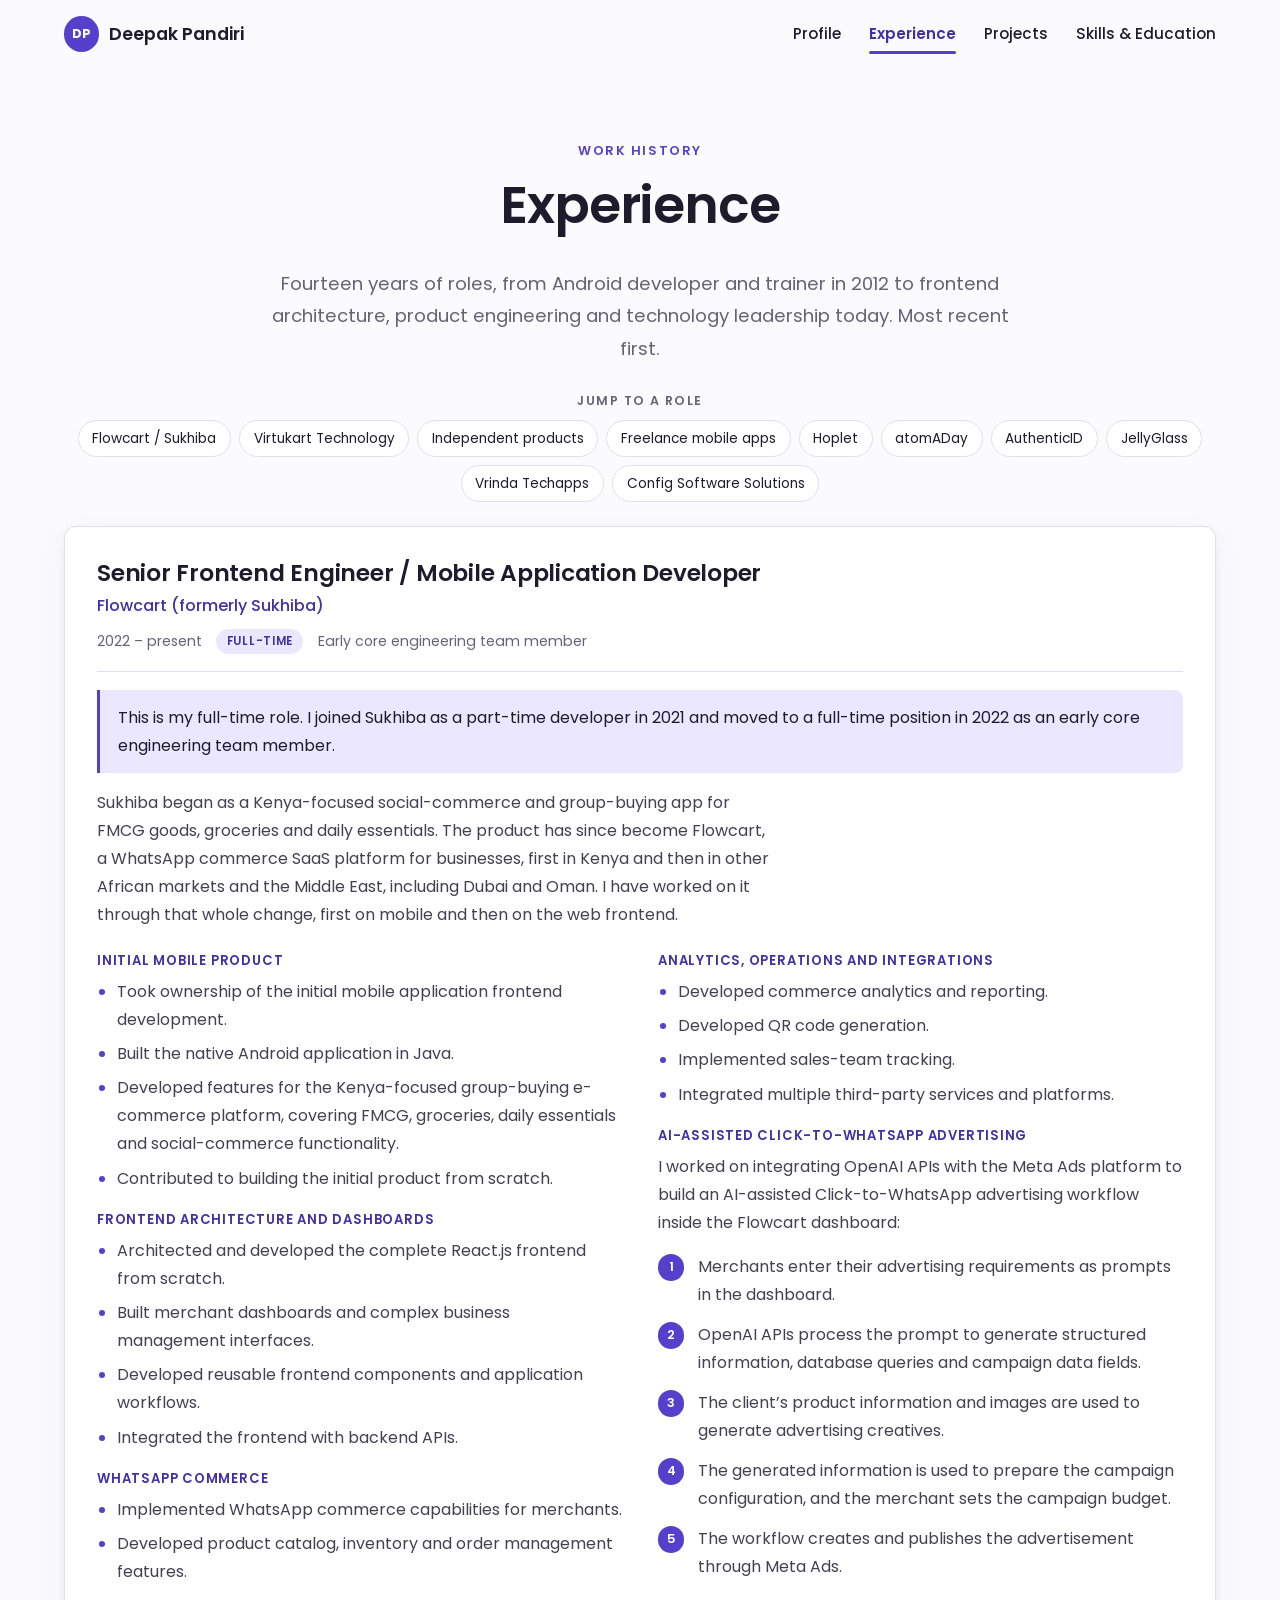
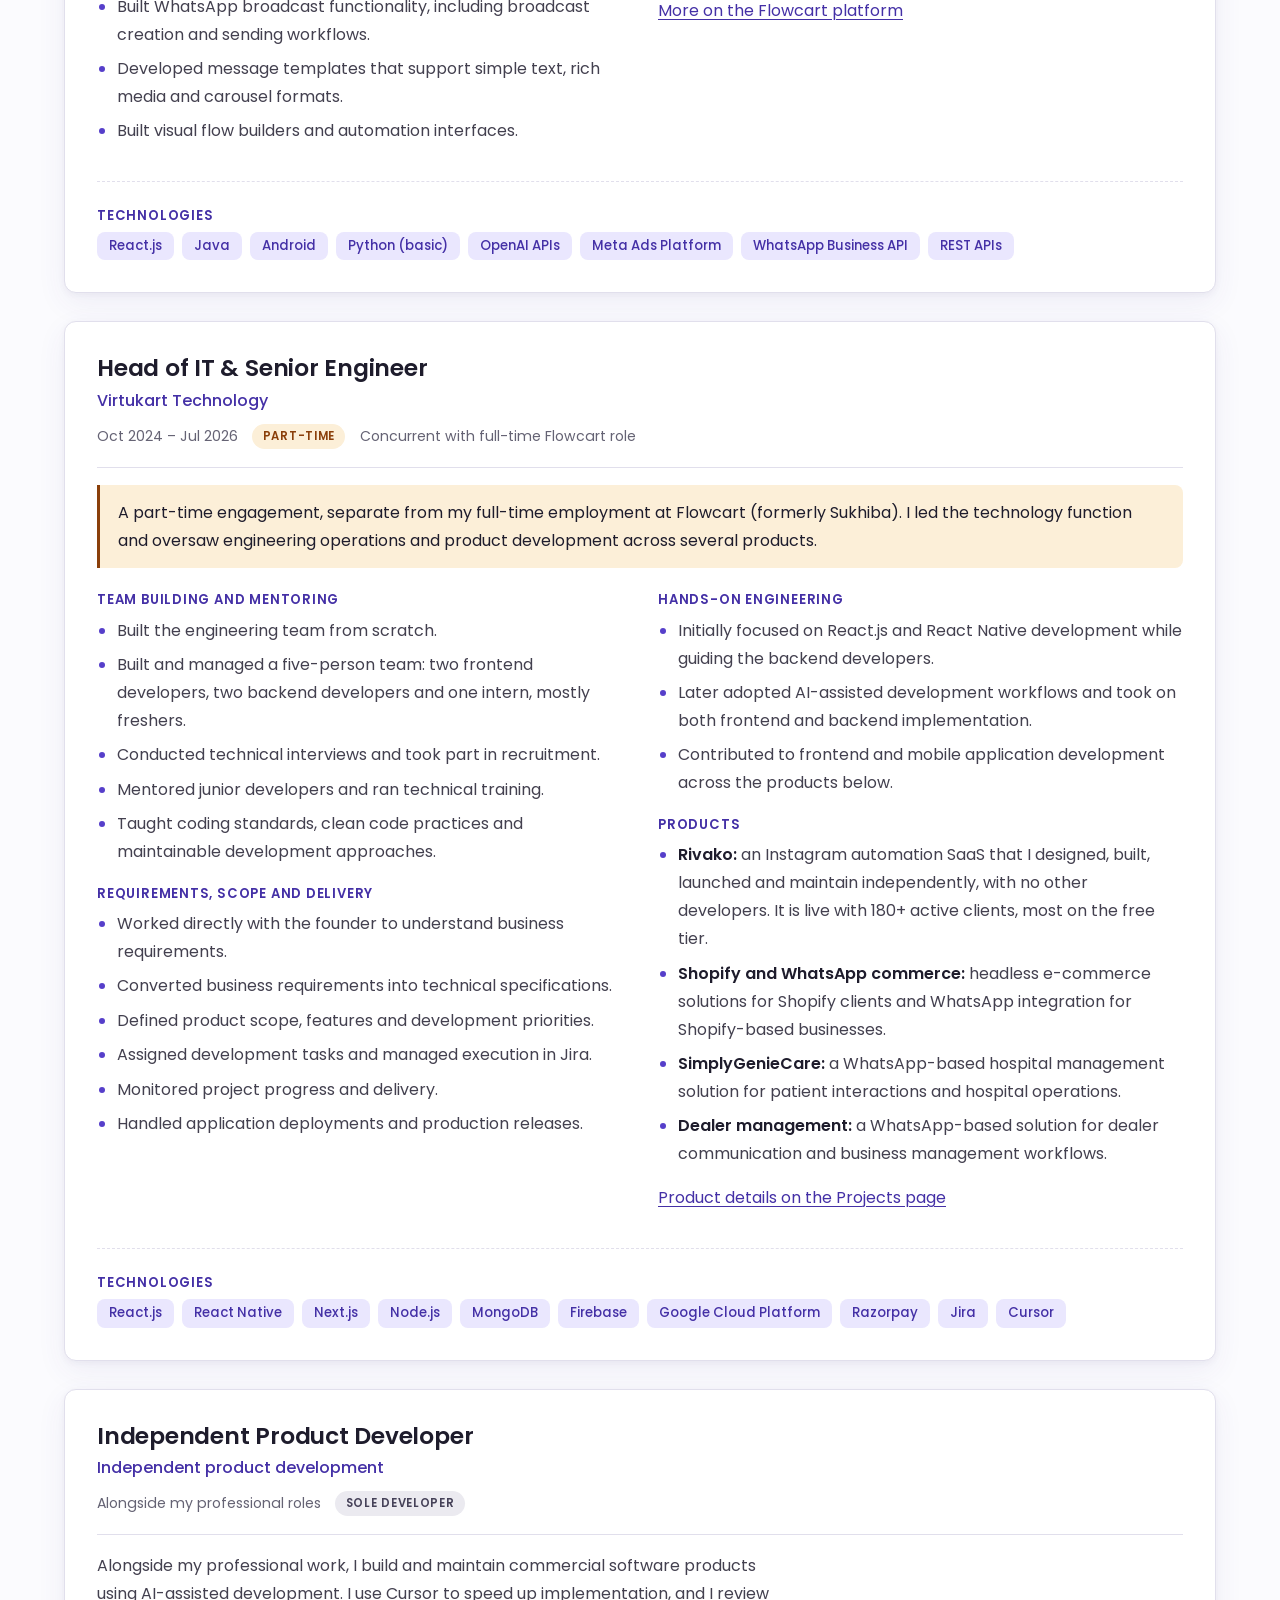
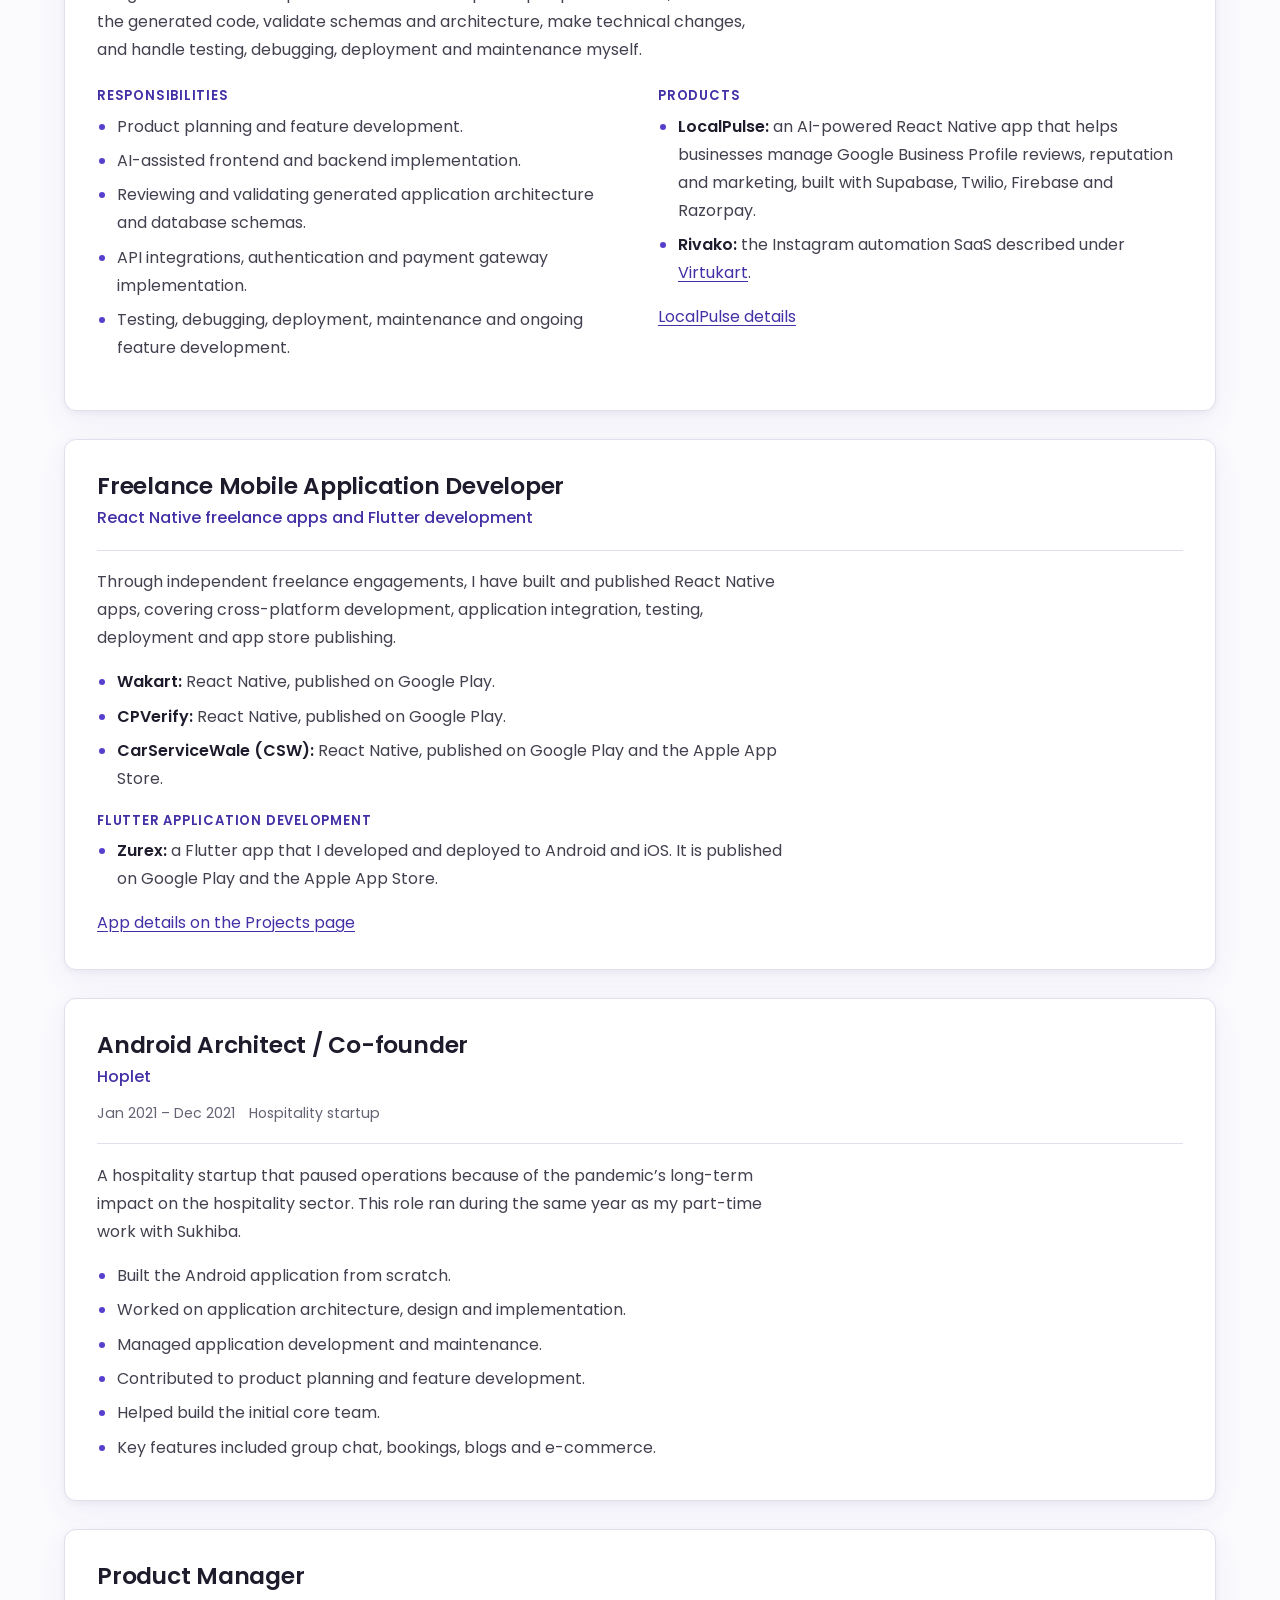
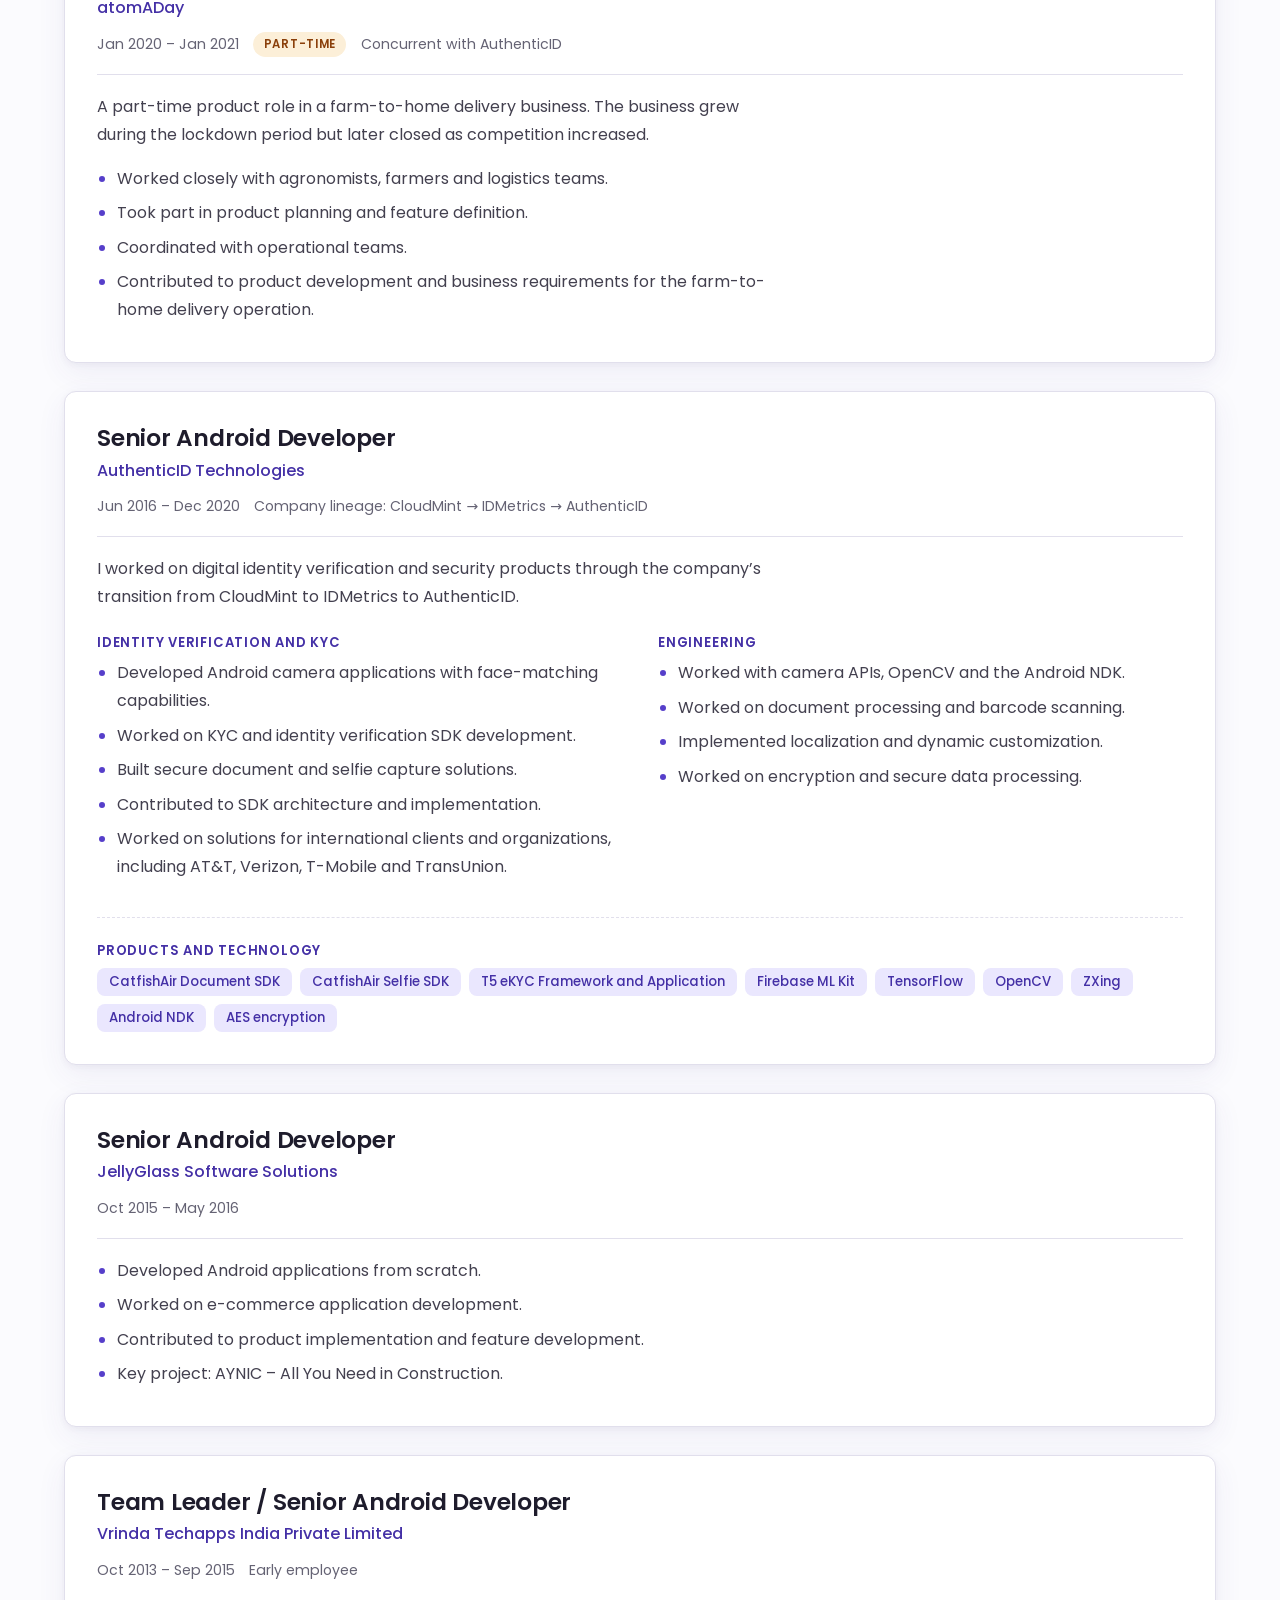
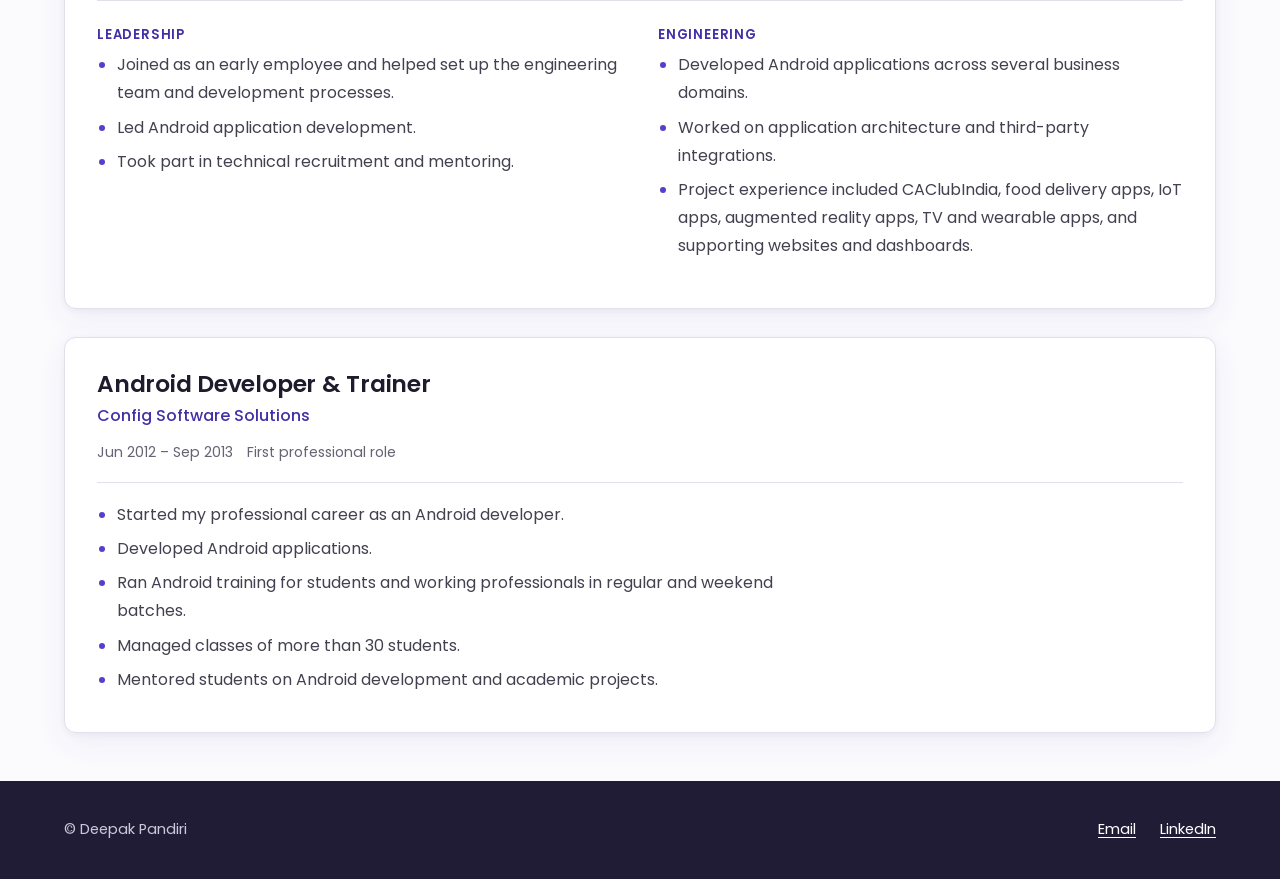
==== experience.html @ 9889ab3c "Add static career portfolio for GitHub Pages. Multi-page HTML/CSS site with Poppins, mobile menu, an" ====
<!DOCTYPE html>
<html lang="en">
<head>
  <meta charset="utf-8">
  <meta name="viewport" content="width=device-width, initial-scale=1">
  <title>Experience — Deepak Pandiri</title>
  <meta name="description" content="Detailed work history of Deepak Pandiri: Flowcart (formerly Sukhiba), Virtukart Technology, AuthenticID, Hoplet, atomADay, JellyGlass, Vrinda Techapps and Config Software Solutions.">
  <link rel="icon" href="data:image/svg+xml,%3Csvg xmlns='http://www.w3.org/2000/svg' viewBox='0 0 64 64'%3E%3Ccircle cx='32' cy='32' r='32' fill='%2315233b'/%3E%3Ctext x='32' y='41' font-family='Arial,sans-serif' font-size='24' font-weight='700' fill='white' text-anchor='middle'%3EDP%3C/text%3E%3C/svg%3E">
  <link rel="preload" href="fonts/poppins-400.woff2" as="font" type="font/woff2" crossorigin>
  <link rel="preload" href="fonts/poppins-600.woff2" as="font" type="font/woff2" crossorigin>
  <link rel="stylesheet" href="styles.css">
  <script>document.documentElement.classList.add("js");</script>
  <script src="script.js" defer></script>
</head>
<body>
  <a class="skip-link" href="#main">Skip to main content</a>

  <header class="site-header">
    <div class="container header-inner">
      <a class="brand" href="index.html"><span class="brand-mark" aria-hidden="true">DP</span>Deepak Pandiri</a>
      <nav class="site-nav" aria-label="Primary">
        <button class="nav-toggle" type="button" aria-expanded="false" aria-controls="nav-menu">
          <span class="nav-toggle-bars" aria-hidden="true"></span>
          <span class="visually-hidden">Menu</span>
        </button>
        <ul id="nav-menu" class="nav-menu">
          <li><a href="index.html">Profile</a></li>
          <li><a href="experience.html" aria-current="page">Experience</a></li>
          <li><a href="projects.html">Projects</a></li>
          <li><a href="skills.html">Skills &amp; Education</a></li>
        </ul>
      </nav>
    </div>
  </header>

  <main id="main" tabindex="-1">
    <section class="container page-intro" aria-labelledby="page-heading">
      <p class="eyebrow">Work history</p>
      <h1 id="page-heading">Experience</h1>
      <p class="lede">Fourteen years of roles, from Android developer and trainer in 2012 to frontend architecture, product engineering and technology leadership today. Most recent first.</p>
      <nav class="jump-nav" aria-labelledby="jump-heading">
        <h2 id="jump-heading">Jump to a role</h2>
        <ul>
          <li><a href="#flowcart">Flowcart / Sukhiba</a></li>
          <li><a href="#virtukart">Virtukart Technology</a></li>
          <li><a href="#independent">Independent products</a></li>
          <li><a href="#freelance">Freelance mobile apps</a></li>
          <li><a href="#hoplet">Hoplet</a></li>
          <li><a href="#atomaday">atomADay</a></li>
          <li><a href="#authenticid">AuthenticID</a></li>
          <li><a href="#jellyglass">JellyGlass</a></li>
          <li><a href="#vrinda">Vrinda Techapps</a></li>
          <li><a href="#config">Config Software Solutions</a></li>
        </ul>
      </nav>
    </section>

    <div class="container entries">

      <article class="card entry" id="flowcart" aria-labelledby="flowcart-title">
        <header>
          <h2 id="flowcart-title">Senior Frontend Engineer / Mobile Application Developer</h2>
          <p class="org">Flowcart (formerly Sukhiba)</p>
          <p class="meta"><span>2022 – present</span><span class="badge">Full-time</span><span>Early core engineering team member</span></p>
        </header>
        <p class="note accent">This is my full-time role. I joined Sukhiba as a part-time developer in 2021 and moved to a full-time position in 2022 as an early core engineering team member.</p>
        <p>Sukhiba began as a Kenya-focused social-commerce and group-buying app for FMCG goods, groceries and daily essentials. The product has since become Flowcart, a WhatsApp commerce SaaS platform for businesses, first in Kenya and then in other African markets and the Middle East, including Dubai and Oman. I have worked on it through that whole change, first on mobile and then on the web frontend.</p>

        <div class="entry-columns">
          <div>
            <h4>Initial mobile product</h4>
            <ul>
              <li>Took ownership of the initial mobile application frontend development.</li>
              <li>Built the native Android application in Java.</li>
              <li>Developed features for the Kenya-focused group-buying e-commerce platform, covering FMCG, groceries, daily essentials and social-commerce functionality.</li>
              <li>Contributed to building the initial product from scratch.</li>
            </ul>

            <h4>Frontend architecture and dashboards</h4>
            <ul>
              <li>Architected and developed the complete React.js frontend from scratch.</li>
              <li>Built merchant dashboards and complex business management interfaces.</li>
              <li>Developed reusable frontend components and application workflows.</li>
              <li>Integrated the frontend with backend APIs.</li>
            </ul>

            <h4>WhatsApp commerce</h4>
            <ul>
              <li>Implemented WhatsApp commerce capabilities for merchants.</li>
              <li>Developed product catalog, inventory and order management features.</li>
              <li>Built WhatsApp broadcast functionality, including broadcast creation and sending workflows.</li>
              <li>Developed message templates that support simple text, rich media and carousel formats.</li>
              <li>Built visual flow builders and automation interfaces.</li>
            </ul>
          </div>
          <div>
            <h4>Analytics, operations and integrations</h4>
            <ul>
              <li>Developed commerce analytics and reporting.</li>
              <li>Developed QR code generation.</li>
              <li>Implemented sales-team tracking.</li>
              <li>Integrated multiple third-party services and platforms.</li>
            </ul>

            <h4>AI-assisted Click-to-WhatsApp advertising</h4>
            <p>I worked on integrating OpenAI APIs with the Meta Ads platform to build an AI-assisted Click-to-WhatsApp advertising workflow inside the Flowcart dashboard:</p>
            <ol class="steps">
              <li>Merchants enter their advertising requirements as prompts in the dashboard.</li>
              <li>OpenAI APIs process the prompt to generate structured information, database queries and campaign data fields.</li>
              <li>The client’s product information and images are used to generate advertising creatives.</li>
              <li>The generated information is used to prepare the campaign configuration, and the merchant sets the campaign budget.</li>
              <li>The workflow creates and publishes the advertisement through Meta Ads.</li>
            </ol>
            <p><a href="projects.html#flowcart">More on the Flowcart platform</a></p>
          </div>
        </div>

        <div class="stack">
          <h4>Technologies</h4>
          <ul class="tags" aria-label="Flowcart technologies">
            <li>React.js</li>
            <li>Java</li>
            <li>Android</li>
            <li>Python (basic)</li>
            <li>OpenAI APIs</li>
            <li>Meta Ads Platform</li>
            <li>WhatsApp Business API</li>
            <li>REST APIs</li>
          </ul>
        </div>
      </article>

      <article class="card entry" id="virtukart" aria-labelledby="virtukart-title">
        <header>
          <h2 id="virtukart-title">Head of IT &amp; Senior Engineer</h2>
          <p class="org">Virtukart Technology</p>
          <p class="meta"><span>Oct 2024 – Jul 2026</span><span class="badge part-time">Part-time</span><span>Concurrent with full-time Flowcart role</span></p>
        </header>
        <p class="note">A part-time engagement, separate from my full-time employment at Flowcart (formerly Sukhiba). I led the technology function and oversaw engineering operations and product development across several products.</p>

        <div class="entry-columns">
          <div>
            <h4>Team building and mentoring</h4>
            <ul>
              <li>Built the engineering team from scratch.</li>
              <li>Built and managed a five-person team: two frontend developers, two backend developers and one intern, mostly freshers.</li>
              <li>Conducted technical interviews and took part in recruitment.</li>
              <li>Mentored junior developers and ran technical training.</li>
              <li>Taught coding standards, clean code practices and maintainable development approaches.</li>
            </ul>

            <h4>Requirements, scope and delivery</h4>
            <ul>
              <li>Worked directly with the founder to understand business requirements.</li>
              <li>Converted business requirements into technical specifications.</li>
              <li>Defined product scope, features and development priorities.</li>
              <li>Assigned development tasks and managed execution in Jira.</li>
              <li>Monitored project progress and delivery.</li>
              <li>Handled application deployments and production releases.</li>
            </ul>
          </div>
          <div>
            <h4>Hands-on engineering</h4>
            <ul>
              <li>Initially focused on React.js and React Native development while guiding the backend developers.</li>
              <li>Later adopted AI-assisted development workflows and took on both frontend and backend implementation.</li>
              <li>Contributed to frontend and mobile application development across the products below.</li>
            </ul>

            <h4>Products</h4>
            <ul>
              <li><strong>Rivako:</strong> an Instagram automation SaaS that I designed, built, launched and maintain independently, with no other developers. It is live with 180+ active clients, most on the free tier.</li>
              <li><strong>Shopify and WhatsApp commerce:</strong> headless e-commerce solutions for Shopify clients and WhatsApp integration for Shopify-based businesses.</li>
              <li><strong>SimplyGenieCare:</strong> a WhatsApp-based hospital management solution for patient interactions and hospital operations.</li>
              <li><strong>Dealer management:</strong> a WhatsApp-based solution for dealer communication and business management workflows.</li>
            </ul>
            <p><a href="projects.html#rivako">Product details on the Projects page</a></p>
          </div>
        </div>

        <div class="stack">
          <h4>Technologies</h4>
          <ul class="tags" aria-label="Virtukart technologies">
            <li>React.js</li>
            <li>React Native</li>
            <li>Next.js</li>
            <li>Node.js</li>
            <li>MongoDB</li>
            <li>Firebase</li>
            <li>Google Cloud Platform</li>
            <li>Razorpay</li>
            <li>Jira</li>
            <li>Cursor</li>
          </ul>
        </div>
      </article>

      <article class="card entry" id="independent" aria-labelledby="independent-title">
        <header>
          <h2 id="independent-title">Independent Product Developer</h2>
          <p class="org">Independent product development</p>
          <p class="meta"><span>Alongside my professional roles</span><span class="badge neutral">Sole developer</span></p>
        </header>
        <p>Alongside my professional work, I build and maintain commercial software products using AI-assisted development. I use Cursor to speed up implementation, and I review the generated code, validate schemas and architecture, make technical changes, and handle testing, debugging, deployment and maintenance myself.</p>
        <div class="entry-columns">
          <div>
            <h4>Responsibilities</h4>
            <ul>
              <li>Product planning and feature development.</li>
              <li>AI-assisted frontend and backend implementation.</li>
              <li>Reviewing and validating generated application architecture and database schemas.</li>
              <li>API integrations, authentication and payment gateway implementation.</li>
              <li>Testing, debugging, deployment, maintenance and ongoing feature development.</li>
            </ul>
          </div>
          <div>
            <h4>Products</h4>
            <ul>
              <li><strong>LocalPulse:</strong> an AI-powered React Native app that helps businesses manage Google Business Profile reviews, reputation and marketing, built with Supabase, Twilio, Firebase and Razorpay.</li>
              <li><strong>Rivako:</strong> the Instagram automation SaaS described under <a href="#virtukart">Virtukart</a>.</li>
            </ul>
            <p><a href="projects.html#localpulse">LocalPulse details</a></p>
          </div>
        </div>
      </article>

      <article class="card entry" id="freelance" aria-labelledby="freelance-title">
        <header>
          <h2 id="freelance-title">Freelance Mobile Application Developer</h2>
          <p class="org">React Native freelance apps and Flutter development</p>
        </header>
        <p>Through independent freelance engagements, I have built and published React Native apps, covering cross-platform development, application integration, testing, deployment and app store publishing.</p>
        <ul>
          <li><strong>Wakart:</strong> React Native, published on Google Play.</li>
          <li><strong>CPVerify:</strong> React Native, published on Google Play.</li>
          <li><strong>CarServiceWale (CSW):</strong> React Native, published on Google Play and the Apple App Store.</li>
        </ul>
        <h4>Flutter application development</h4>
        <ul>
          <li><strong>Zurex:</strong> a Flutter app that I developed and deployed to Android and iOS. It is published on Google Play and the Apple App Store.</li>
        </ul>
        <p><a href="projects.html#freelance-apps">App details on the Projects page</a></p>
      </article>

      <article class="card entry" id="hoplet" aria-labelledby="hoplet-title">
        <header>
          <h2 id="hoplet-title">Android Architect / Co-founder</h2>
          <p class="org">Hoplet</p>
          <p class="meta"><span>Jan 2021 – Dec 2021</span><span>Hospitality startup</span></p>
        </header>
        <p>A hospitality startup that paused operations because of the pandemic’s long-term impact on the hospitality sector. This role ran during the same year as my part-time work with Sukhiba.</p>
        <ul>
          <li>Built the Android application from scratch.</li>
          <li>Worked on application architecture, design and implementation.</li>
          <li>Managed application development and maintenance.</li>
          <li>Contributed to product planning and feature development.</li>
          <li>Helped build the initial core team.</li>
          <li>Key features included group chat, bookings, blogs and e-commerce.</li>
        </ul>
      </article>

      <article class="card entry" id="atomaday" aria-labelledby="atomaday-title">
        <header>
          <h2 id="atomaday-title">Product Manager</h2>
          <p class="org">atomADay</p>
          <p class="meta"><span>Jan 2020 – Jan 2021</span><span class="badge part-time">Part-time</span><span>Concurrent with AuthenticID</span></p>
        </header>
        <p>A part-time product role in a farm-to-home delivery business. The business grew during the lockdown period but later closed as competition increased.</p>
        <ul>
          <li>Worked closely with agronomists, farmers and logistics teams.</li>
          <li>Took part in product planning and feature definition.</li>
          <li>Coordinated with operational teams.</li>
          <li>Contributed to product development and business requirements for the farm-to-home delivery operation.</li>
        </ul>
      </article>

      <article class="card entry" id="authenticid" aria-labelledby="authenticid-title">
        <header>
          <h2 id="authenticid-title">Senior Android Developer</h2>
          <p class="org">AuthenticID Technologies</p>
          <p class="meta"><span>Jun 2016 – Dec 2020</span><span>Company lineage: CloudMint → IDMetrics → AuthenticID</span></p>
        </header>
        <p>I worked on digital identity verification and security products through the company’s transition from CloudMint to IDMetrics to AuthenticID.</p>
        <div class="entry-columns">
          <div>
            <h4>Identity verification and KYC</h4>
            <ul>
              <li>Developed Android camera applications with face-matching capabilities.</li>
              <li>Worked on KYC and identity verification SDK development.</li>
              <li>Built secure document and selfie capture solutions.</li>
              <li>Contributed to SDK architecture and implementation.</li>
              <li>Worked on solutions for international clients and organizations, including AT&amp;T, Verizon, T-Mobile and TransUnion.</li>
            </ul>
          </div>
          <div>
            <h4>Engineering</h4>
            <ul>
              <li>Worked with camera APIs, OpenCV and the Android NDK.</li>
              <li>Worked on document processing and barcode scanning.</li>
              <li>Implemented localization and dynamic customization.</li>
              <li>Worked on encryption and secure data processing.</li>
            </ul>
          </div>
        </div>
        <div class="stack">
          <h4>Products and technology</h4>
          <ul class="tags" aria-label="AuthenticID products and technology">
            <li>CatfishAir Document SDK</li>
            <li>CatfishAir Selfie SDK</li>
            <li>T5 eKYC Framework and Application</li>
            <li>Firebase ML Kit</li>
            <li>TensorFlow</li>
            <li>OpenCV</li>
            <li>ZXing</li>
            <li>Android NDK</li>
            <li>AES encryption</li>
          </ul>
        </div>
      </article>

      <article class="card entry" id="jellyglass" aria-labelledby="jellyglass-title">
        <header>
          <h2 id="jellyglass-title">Senior Android Developer</h2>
          <p class="org">JellyGlass Software Solutions</p>
          <p class="meta"><span>Oct 2015 – May 2016</span></p>
        </header>
        <ul>
          <li>Developed Android applications from scratch.</li>
          <li>Worked on e-commerce application development.</li>
          <li>Contributed to product implementation and feature development.</li>
          <li>Key project: AYNIC – All You Need in Construction.</li>
        </ul>
      </article>

      <article class="card entry" id="vrinda" aria-labelledby="vrinda-title">
        <header>
          <h2 id="vrinda-title">Team Leader / Senior Android Developer</h2>
          <p class="org">Vrinda Techapps India Private Limited</p>
          <p class="meta"><span>Oct 2013 – Sep 2015</span><span>Early employee</span></p>
        </header>
        <div class="entry-columns">
          <div>
            <h4>Leadership</h4>
            <ul>
              <li>Joined as an early employee and helped set up the engineering team and development processes.</li>
              <li>Led Android application development.</li>
              <li>Took part in technical recruitment and mentoring.</li>
            </ul>
          </div>
          <div>
            <h4>Engineering</h4>
            <ul>
              <li>Developed Android applications across several business domains.</li>
              <li>Worked on application architecture and third-party integrations.</li>
              <li>Project experience included CAClubIndia, food delivery apps, IoT apps, augmented reality apps, TV and wearable apps, and supporting websites and dashboards.</li>
            </ul>
          </div>
        </div>
      </article>

      <article class="card entry" id="config" aria-labelledby="config-title">
        <header>
          <h2 id="config-title">Android Developer &amp; Trainer</h2>
          <p class="org">Config Software Solutions</p>
          <p class="meta"><span>Jun 2012 – Sep 2013</span><span>First professional role</span></p>
        </header>
        <ul>
          <li>Started my professional career as an Android developer.</li>
          <li>Developed Android applications.</li>
          <li>Ran Android training for students and working professionals in regular and weekend batches.</li>
          <li>Managed classes of more than 30 students.</li>
          <li>Mentored students on Android development and academic projects.</li>
        </ul>
      </article>

    </div>
  </main>

  <footer class="site-footer">
    <div class="container footer-inner">
      <p>© Deepak Pandiri</p>
      <ul class="footer-links">
        <li><a href="mailto:deepak.pandiri@gmail.com">Email</a></li>
        <li><a href="https://www.linkedin.com/in/pandirideepak" rel="me noopener">LinkedIn</a></li>
      </ul>
    </div>
  </footer>
  <a class="scroll-up" href="#main" aria-label="Back to top">
    <svg viewBox="0 0 24 24" fill="none" stroke="currentColor" stroke-width="2.2" stroke-linecap="round" stroke-linejoin="round" aria-hidden="true" focusable="false"><path d="M12 19V5M5 12l7-7 7 7"/></svg>
  </a>
</body>
</html>
---- styles.css ----
/* Poppins (SIL Open Font License, see fonts/OFL.txt) */
@font-face {
  font-family: "Poppins";
  font-style: normal;
  font-weight: 400;
  font-display: swap;
  src: url("fonts/poppins-400.woff2") format("woff2");
}

@font-face {
  font-family: "Poppins";
  font-style: normal;
  font-weight: 500;
  font-display: swap;
  src: url("fonts/poppins-500.woff2") format("woff2");
}

@font-face {
  font-family: "Poppins";
  font-style: normal;
  font-weight: 600;
  font-display: swap;
  src: url("fonts/poppins-600.woff2") format("woff2");
}

@font-face {
  font-family: "Poppins";
  font-style: normal;
  font-weight: 700;
  font-display: swap;
  src: url("fonts/poppins-700.woff2") format("woff2");
}

:root {
  /* Change this one value to re-colour the site: purple 250, blue 224, green 160, pink 340 */
  --hue: 250;

  --bg: hsl(var(--hue) 60% 99%);
  --bg-alt: hsl(var(--hue) 50% 97%);
  --surface: #ffffff;
  --ink: hsl(var(--hue) 22% 14%);
  --text: hsl(var(--hue) 10% 28%);
  --muted: hsl(var(--hue) 8% 42%);
  --border: hsl(var(--hue) 25% 90%);
  --accent: hsl(var(--hue) 57% 52%);
  --accent-strong: hsl(var(--hue) 55% 42%);
  --accent-soft: hsl(var(--hue) 92% 95%);
  --accent-lighter: hsl(var(--hue) 92% 85%);
  --panel: hsl(var(--hue) 32% 16%);
  --amber: #8a3f0a;
  --amber-soft: #fcefd8;
  --focus: hsl(var(--hue) 69% 61%);

  --radius: 0.75rem;
  --radius-sm: 0.5rem;
  --shadow: 0 2px 6px hsla(var(--hue), 30%, 30%, 0.05), 0 10px 30px hsla(var(--hue), 40%, 40%, 0.07);
  --shadow-hover: 0 4px 10px hsla(var(--hue), 30%, 30%, 0.07), 0 18px 40px hsla(var(--hue), 45%, 40%, 0.13);
  --font: "Poppins", system-ui, -apple-system, "Segoe UI", Roboto, "Helvetica Neue", Arial, sans-serif;
  --measure: 68ch;
  --header-height: 4.25rem;
}

*,
*::before,
*::after {
  box-sizing: border-box;
}

html {
  -webkit-text-size-adjust: 100%;
  scroll-padding-top: calc(var(--header-height) + 1rem);
}

@media (prefers-reduced-motion: no-preference) {
  html {
    scroll-behavior: smooth;
  }
}

html.nav-open {
  overflow: hidden;
}

body {
  margin: 0;
  background: var(--bg);
  color: var(--text);
  font-family: var(--font);
  font-size: 0.97rem;
  line-height: 1.75;
}

@media (min-width: 968px) {
  body {
    font-size: 1rem;
  }
}

img {
  max-width: 100%;
  height: auto;
}

h1,
h2,
h3,
h4 {
  color: var(--ink);
  font-family: var(--font);
  font-weight: 600;
  line-height: 1.25;
  margin: 0 0 0.6em;
}

h1 {
  font-size: clamp(2.1rem, 5.5vw, 3.25rem);
  letter-spacing: -0.02em;
}

h2 {
  font-size: clamp(1.45rem, 3.2vw, 1.9rem);
  letter-spacing: -0.01em;
}

h3 {
  font-size: 1.2rem;
}

h4 {
  font-size: 0.82rem;
  font-weight: 600;
  letter-spacing: 0.06em;
  text-transform: uppercase;
  color: var(--accent-strong);
  margin-top: 1.5em;
}

p {
  margin: 0 0 1em;
  max-width: var(--measure);
}

ul {
  margin: 0 0 1em;
  padding-left: 1.25rem;
}

li {
  margin-bottom: 0.4em;
  max-width: var(--measure);
}

li::marker {
  color: var(--accent);
}

strong {
  color: var(--ink);
  font-weight: 600;
}

a {
  color: var(--accent-strong);
  text-decoration-thickness: 1px;
  text-underline-offset: 0.2em;
}

a:hover {
  color: var(--accent);
  text-decoration-thickness: 2px;
}

:focus-visible {
  outline: 3px solid var(--focus);
  outline-offset: 3px;
  border-radius: 4px;
}

.visually-hidden {
  position: absolute;
  width: 1px;
  height: 1px;
  margin: -1px;
  padding: 0;
  overflow: hidden;
  clip: rect(0 0 0 0);
  white-space: nowrap;
  border: 0;
}

.skip-link {
  position: absolute;
  top: 0.75rem;
  left: 0.75rem;
  z-index: 200;
  padding: 0.6rem 1rem;
  background: var(--ink);
  color: #fff;
  border-radius: var(--radius-sm);
  transform: translateY(-200%);
}

.skip-link:focus {
  transform: none;
  color: #fff;
}

.container {
  width: min(100% - 2.5rem, 72rem);
  margin-inline: auto;
}

/* Header and navigation */

.site-header {
  position: sticky;
  top: 0;
  z-index: 100;
  background: var(--bg);
  transition: box-shadow 0.25s ease;
}

.site-header.is-scrolled {
  box-shadow: 0 1px 4px hsla(var(--hue), 20%, 40%, 0.15);
}

.header-inner {
  display: flex;
  flex-wrap: wrap;
  align-items: center;
  justify-content: space-between;
  gap: 0.5rem 1.5rem;
  min-height: var(--header-height);
  padding-block: 0.6rem;
}

.brand {
  display: inline-flex;
  align-items: center;
  gap: 0.6rem;
  color: var(--ink);
  font-size: 1.1rem;
  font-weight: 600;
  text-decoration: none;
}

.brand:hover {
  color: var(--ink);
}

.brand-mark {
  display: inline-grid;
  place-items: center;
  width: 2.2rem;
  height: 2.2rem;
  border-radius: 50%;
  background: var(--accent);
  color: #fff;
  font-size: 0.8rem;
  font-weight: 700;
  letter-spacing: 0.04em;
}

.nav-menu {
  display: flex;
  flex-wrap: wrap;
  gap: 0.25rem 1.75rem;
  margin: 0;
  padding: 0;
  list-style: none;
}

.nav-menu li {
  margin: 0;
}

.nav-menu a {
  position: relative;
  display: block;
  padding: 0.4rem 0;
  color: var(--ink);
  font-size: 0.95rem;
  font-weight: 500;
  text-decoration: none;
}

.nav-menu a::after {
  content: "";
  position: absolute;
  left: 0;
  right: 0;
  bottom: 0;
  height: 0.18rem;
  border-radius: 999px;
  background: var(--accent);
  transform: scaleX(0);
  transition: transform 0.25s ease;
}

.nav-menu a:hover {
  color: var(--accent);
}

.nav-menu a:hover::after,
.nav-menu a[aria-current="page"]::after {
  transform: scaleX(1);
}

.nav-menu a[aria-current="page"] {
  color: var(--accent-strong);
  font-weight: 600;
}

.nav-toggle {
  display: none;
}

@media (max-width: 767px) {
  .header-inner {
    flex-wrap: nowrap;
  }

  /* Without JavaScript the links stay inline and simply wrap. */
  html:not(.js) .site-nav {
    width: 100%;
  }

  html:not(.js) .header-inner {
    flex-wrap: wrap;
  }

  html:not(.js) .nav-menu {
    gap: 0.25rem 1.25rem;
  }

  .js .nav-toggle {
    position: relative;
    z-index: 3;
    display: inline-grid;
    place-items: center;
    width: 2.75rem;
    height: 2.75rem;
    margin-right: -0.5rem;
    padding: 0;
    border: 0;
    border-radius: var(--radius-sm);
    background: transparent;
    color: var(--ink);
    cursor: pointer;
  }

  .nav-toggle-bars,
  .nav-toggle-bars::before,
  .nav-toggle-bars::after {
    display: block;
    width: 1.4rem;
    height: 2px;
    border-radius: 2px;
    background: currentColor;
    transition: transform 0.25s ease, background-color 0.25s ease;
  }

  .nav-toggle-bars {
    position: relative;
  }

  .nav-toggle-bars::before,
  .nav-toggle-bars::after {
    content: "";
    position: absolute;
    left: 0;
  }

  .nav-toggle-bars::before {
    top: -0.45rem;
  }

  .nav-toggle-bars::after {
    top: 0.45rem;
  }

  .nav-toggle[aria-expanded="true"] {
    color: #fff;
  }

  .nav-toggle[aria-expanded="true"] .nav-toggle-bars {
    background: transparent;
  }

  .nav-toggle[aria-expanded="true"] .nav-toggle-bars::before {
    transform: translateY(0.45rem) rotate(45deg);
  }

  .nav-toggle[aria-expanded="true"] .nav-toggle-bars::after {
    transform: translateY(-0.45rem) rotate(-45deg);
  }

  .js .nav-menu {
    position: fixed;
    top: 0;
    right: 0;
    z-index: 2;
    flex-direction: column;
    flex-wrap: nowrap;
    gap: 0.25rem;
    width: min(80vw, 20rem);
    height: 100vh;
    height: 100dvh;
    padding: calc(var(--header-height) + 1.5rem) 2rem 2rem;
    overflow-y: auto;
    background: var(--panel);
    box-shadow: -10px 0 40px hsla(var(--hue), 40%, 10%, 0.3);
    visibility: hidden;
    transform: translateX(100%);
    transition: transform 0.35s ease, visibility 0.35s;
  }

  .js .site-nav.is-open .nav-menu {
    visibility: visible;
    transform: none;
    transition: transform 0.35s ease, visibility 0s;
  }

  .js .site-nav.is-open::before {
    content: "";
    position: fixed;
    inset: 0;
    z-index: 1;
    background: hsla(var(--hue), 40%, 8%, 0.45);
  }

  .js .nav-menu a {
    padding: 0.7rem 0;
    color: #fff;
    font-size: 1.15rem;
  }

  .js .nav-menu a::after {
    right: auto;
    width: 2rem;
    background: var(--accent-lighter);
    transform-origin: left;
  }

  .js .nav-menu a[aria-current="page"],
  .js .nav-menu a:hover {
    color: var(--accent-lighter);
  }

  .js .nav-menu :focus-visible {
    outline-color: var(--accent-lighter);
  }
}

/* Page sections */

main {
  display: block;
}

main:focus {
  outline: none;
}

.page-intro {
  padding-block: clamp(2.5rem, 6vw, 4.5rem) 1.5rem;
  text-align: center;
}

.page-intro p {
  margin-inline: auto;
}

.page-intro .lede {
  font-size: clamp(1.05rem, 2vw, 1.15rem);
  color: var(--muted);
}

.eyebrow {
  margin-bottom: 0.6rem;
  color: var(--accent);
  font-size: 0.8rem;
  font-weight: 600;
  letter-spacing: 0.12em;
  text-transform: uppercase;
}

.section {
  padding-block: clamp(2.5rem, 6vw, 4.5rem);
}

.section.alt {
  background: var(--bg-alt);
}

.section-heading {
  max-width: 46rem;
  margin: 0 auto 2.5rem;
  text-align: center;
}

.section-heading::after {
  content: "";
  display: block;
  width: 3.5rem;
  height: 0.2rem;
  margin: 1rem auto 0;
  border-radius: 999px;
  background: var(--accent);
}

.section-heading h2 {
  margin-bottom: 0.35rem;
}

.section-heading p {
  margin: 0 auto;
  color: var(--muted);
  font-size: 0.95rem;
}

/* Hero */

.hero {
  display: grid;
  gap: 1.5rem;
  padding-block: clamp(2rem, 6vw, 5rem) 1.5rem;
  align-items: center;
  grid-template-areas:
    "intro"
    "media"
    "copy";
}

.hero-intro {
  grid-area: intro;
  text-align: center;
}

.hero-intro h1 {
  margin-bottom: 0;
}

.hero-media {
  position: relative;
  grid-area: media;
  width: min(100%, 16.5rem);
  margin-inline: auto;
  aspect-ratio: 1;
}

.hero-copy {
  grid-area: copy;
}

@media (min-width: 900px) {
  .hero {
    grid-template-columns: minmax(0, 1.45fr) minmax(16rem, 0.9fr);
    grid-template-areas:
      "intro media"
      "copy media";
    column-gap: 3rem;
    row-gap: 1rem;
    align-items: center;
  }

  .hero-intro {
    text-align: left;
    align-self: end;
  }

  .hero-copy {
    align-self: start;
  }

  .hero-media {
    width: min(100%, 26rem);
    justify-self: end;
    align-self: center;
  }
}

.hero .lede {
  font-size: clamp(1.05rem, 2vw, 1.2rem);
  color: var(--text);
}

.hero-blob {
  position: absolute;
  inset: -2%;
  background: var(--accent);
  border-radius: 60% 40% 30% 70% / 60% 30% 70% 40%;
  box-shadow: 0 18px 40px hsla(var(--hue), 55%, 40%, 0.28);
}

.hero-photo {
  position: relative;
  z-index: 1;
  display: block;
  width: 100%;
  height: 100%;
  object-fit: cover;
  object-position: center 12%;
  border-radius: 60% 40% 30% 70% / 60% 30% 70% 40%;
}

@media (prefers-reduced-motion: no-preference) {
  .hero-blob,
  .hero-photo {
    animation: blob-morph 10s ease-in-out infinite;
  }

  .hero-blob {
    animation-delay: -2s;
  }
}

@keyframes blob-morph {
  0%,
  100% {
    border-radius: 60% 40% 30% 70% / 60% 30% 70% 40%;
  }

  33% {
    border-radius: 40% 60% 55% 45% / 45% 55% 45% 55%;
  }

  66% {
    border-radius: 50% 50% 35% 65% / 55% 40% 60% 45%;
  }
}

.actions {
  display: flex;
  flex-wrap: wrap;
  gap: 0.75rem;
  margin-top: 1.75rem;
}

.glance-section {
  padding-bottom: clamp(2rem, 5vw, 3.5rem);
}

.glance-grid {
  display: grid;
  gap: 1.25rem 1.75rem;
  margin: 0;
}

@media (min-width: 720px) {
  .glance-grid {
    grid-template-columns: repeat(2, minmax(0, 1fr));
  }
}

@media (min-width: 1100px) {
  .glance-grid {
    grid-template-columns: repeat(4, minmax(0, 1fr));
  }
}

.glance-grid > div {
  min-width: 0;
}

.glance-grid dt {
  margin: 0;
}

.glance-grid dd {
  margin: 0.15rem 0 0;
}

.button {
  display: inline-flex;
  align-items: center;
  gap: 0.5rem;
  padding: 0.75rem 1.5rem;
  border: 2px solid var(--accent);
  border-radius: var(--radius-sm);
  background: var(--accent);
  color: #fff;
  font-weight: 500;
  font-size: 0.95rem;
  text-decoration: none;
  transition: background-color 0.25s ease, box-shadow 0.25s ease, color 0.25s ease;
}

.button:hover {
  background: var(--accent-strong);
  border-color: var(--accent-strong);
  color: #fff;
  box-shadow: 0 10px 30px hsla(var(--hue), 60%, 45%, 0.25);
}

.button.secondary {
  background: transparent;
  color: var(--accent-strong);
}

.button.secondary:hover {
  background: var(--accent-soft);
  color: var(--accent-strong);
}

/* Cards and panels */

.card {
  background: var(--surface);
  border: 1px solid var(--border);
  border-radius: var(--radius);
  box-shadow: var(--shadow);
  padding: clamp(1.25rem, 3vw, 2rem);
  transition: box-shadow 0.3s ease;
}

.card:hover {
  box-shadow: var(--shadow-hover);
}

.card .card {
  box-shadow: none;
  background: var(--bg);
}

.card .card h4 {
  margin-top: 0;
  color: var(--ink);
  font-size: 1.05rem;
  letter-spacing: 0;
  text-transform: none;
}

.card > :last-child {
  margin-bottom: 0;
}

.glance h2 {
  font-size: 0.85rem;
  font-weight: 600;
  letter-spacing: 0.1em;
  text-transform: uppercase;
  color: var(--muted);
}

.glance dl {
  margin: 0;
}

.glance dt {
  font-size: 0.75rem;
  font-weight: 600;
  letter-spacing: 0.08em;
  text-transform: uppercase;
  color: var(--accent);
}

.glance dd {
  margin: 0.15rem 0 1.1rem;
  color: var(--ink);
  font-weight: 500;
  line-height: 1.5;
}

.glance-grid dd,
.glance dd:last-child {
  margin-bottom: 0;
}

.glance dd span {
  display: block;
  margin-top: 0.15rem;
  color: var(--muted);
  font-size: 0.88rem;
  font-weight: 400;
}

.grid {
  display: grid;
  gap: 1.5rem;
}

@media (min-width: 720px) {
  .grid.two {
    grid-template-columns: repeat(2, minmax(0, 1fr));
  }
}

@media (min-width: 980px) {
  .grid.three {
    grid-template-columns: repeat(3, minmax(0, 1fr));
  }
}

@media (min-width: 720px) and (max-width: 979px) {
  .grid.three {
    grid-template-columns: repeat(2, minmax(0, 1fr));
  }
}

.card h3 {
  font-size: 1.1rem;
}

.prose-columns {
  display: grid;
  gap: 2rem;
}

@media (min-width: 900px) {
  .prose-columns {
    grid-template-columns: minmax(0, 1.5fr) minmax(0, 1fr);
    align-items: start;
  }
}

.spaced-sm {
  margin-top: 1.5rem;
}

/* Tags */

.tags {
  display: flex;
  flex-wrap: wrap;
  gap: 0.5rem;
  margin: 0;
  padding: 0;
  list-style: none;
}

.tags li {
  margin: 0;
  padding: 0.3rem 0.75rem;
  border-radius: var(--radius-sm);
  background: var(--accent-soft);
  color: var(--accent-strong);
  font-size: 0.83rem;
  font-weight: 500;
  line-height: 1.4;
}

.badge {
  display: inline-block;
  padding: 0.2rem 0.65rem;
  border-radius: 999px;
  font-size: 0.72rem;
  font-weight: 600;
  letter-spacing: 0.06em;
  line-height: 1.6;
  text-transform: uppercase;
  vertical-align: middle;
  background: var(--accent-soft);
  color: var(--accent-strong);
}

.badge.part-time {
  background: var(--amber-soft);
  color: var(--amber);
}

.badge.neutral {
  background: hsl(var(--hue) 15% 93%);
  color: hsl(var(--hue) 15% 30%);
}

/* Career summary timeline (home page) */

.timeline {
  max-width: 52rem;
  margin: 0 auto;
  padding: 0;
  list-style: none;
  border-left: 2px solid var(--border);
}

.timeline > li {
  position: relative;
  margin: 0;
  padding: 0 0 1.75rem 1.75rem;
  max-width: none;
}

.timeline > li::before {
  content: "";
  position: absolute;
  left: -0.5rem;
  top: 0.4rem;
  width: 0.9rem;
  height: 0.9rem;
  border-radius: 50%;
  background: var(--accent);
  box-shadow: 0 0 0 4px var(--accent-soft);
}

.timeline > li:last-child {
  padding-bottom: 0;
}

.timeline .when {
  display: block;
  color: var(--muted);
  font-size: 0.85rem;
  font-weight: 500;
}

.timeline h3 {
  margin: 0.15rem 0 0.3rem;
  font-size: 1.08rem;
}

.timeline h3 a {
  color: var(--ink);
  text-decoration: none;
}

.timeline h3 a:hover {
  color: var(--accent);
  text-decoration: underline;
}

.timeline p {
  margin-bottom: 0;
}

/* Jump links */

.jump-nav {
  margin-top: 1.75rem;
}

.jump-nav h2 {
  font-size: 0.78rem;
  font-weight: 600;
  letter-spacing: 0.12em;
  text-transform: uppercase;
  color: var(--muted);
  margin-bottom: 0.75rem;
}

.jump-nav ul {
  display: flex;
  flex-wrap: wrap;
  justify-content: center;
  gap: 0.5rem;
  margin: 0;
  padding: 0;
  list-style: none;
}

.jump-nav li {
  margin: 0;
}

.jump-nav a {
  display: inline-block;
  padding: 0.35rem 0.85rem;
  border: 1px solid var(--border);
  border-radius: 999px;
  background: var(--surface);
  color: var(--ink);
  font-size: 0.85rem;
  text-decoration: none;
  transition: border-color 0.2s ease, color 0.2s ease, background-color 0.2s ease;
}

.jump-nav a:hover {
  border-color: var(--accent);
  background: var(--accent-soft);
  color: var(--accent-strong);
}

/* Experience and project entries */

.entries {
  display: grid;
  gap: 1.75rem;
}

.entry header {
  margin-bottom: 1.1rem;
  padding-bottom: 1.1rem;
  border-bottom: 1px solid var(--border);
}

.entry h2,
.entry h3.entry-title {
  margin-bottom: 0.2rem;
  font-size: clamp(1.2rem, 2.6vw, 1.45rem);
}

.entry .org {
  margin: 0;
  color: var(--accent-strong);
  font-weight: 500;
}

.entry .meta {
  display: flex;
  flex-wrap: wrap;
  align-items: center;
  gap: 0.4rem 0.9rem;
  margin: 0.6rem 0 0;
  color: var(--muted);
  font-size: 0.88rem;
}

.entry .note {
  padding: 0.85rem 1.1rem;
  border-left: 3px solid var(--amber);
  background: var(--amber-soft);
  border-radius: 0 var(--radius-sm) var(--radius-sm) 0;
  color: var(--ink);
  max-width: none;
}

.entry .note.accent {
  border-left-color: var(--accent);
  background: var(--accent-soft);
}

.entry-columns {
  display: grid;
  gap: 0 2.25rem;
}

@media (min-width: 900px) {
  .entry-columns {
    grid-template-columns: repeat(2, minmax(0, 1fr));
  }
}

.entry h4:first-child {
  margin-top: 0.5rem;
}

.stack {
  margin-top: 1.25rem;
  padding-top: 1.1rem;
  border-top: 1px dashed var(--border);
}

.stack h4 {
  margin-top: 0;
}

.steps {
  counter-reset: step;
  margin: 0 0 1em;
  padding: 0;
  list-style: none;
}

.steps li {
  position: relative;
  padding-left: 2.5rem;
  margin-bottom: 0.75rem;
  counter-increment: step;
}

.steps li::before {
  content: counter(step);
  position: absolute;
  left: 0;
  top: 0.1rem;
  display: grid;
  place-items: center;
  width: 1.65rem;
  height: 1.65rem;
  border-radius: 50%;
  background: var(--accent);
  color: #fff;
  font-size: 0.8rem;
  font-weight: 600;
}

.section-heading.spaced {
  margin-top: 4.5rem;
}

.status {
  margin: 1rem 0 0;
  padding: 0.75rem 1rem;
  border-radius: var(--radius-sm);
  background: var(--bg-alt);
  border: 1px solid var(--border);
  font-size: 0.92rem;
  max-width: none;
}

/* Skills */

.skill-group h2 {
  font-size: 1.15rem;
}

.skill-group p {
  color: var(--muted);
  font-size: 0.92rem;
}

.education-card {
  max-width: 40rem;
  margin-inline: auto;
}

/* Contact and footer */

.contact-list {
  display: flex;
  flex-wrap: wrap;
  justify-content: center;
  gap: 0.75rem;
  margin: 0;
  padding: 0;
  list-style: none;
}

.contact-list li {
  margin: 0;
}

.site-footer {
  margin-top: 3rem;
  padding-block: 2.25rem;
  background: var(--panel);
  color: hsl(var(--hue) 20% 82%);
  font-size: 0.92rem;
}

.site-footer a {
  color: #fff;
}

.site-footer a:hover {
  color: var(--accent-lighter);
}

.site-footer :focus-visible {
  outline-color: var(--accent-lighter);
}

.footer-inner {
  display: flex;
  flex-wrap: wrap;
  align-items: center;
  justify-content: space-between;
  gap: 1rem 2rem;
}

.footer-inner p {
  margin: 0;
}

.footer-links {
  display: flex;
  flex-wrap: wrap;
  gap: 0.5rem 1.5rem;
  margin: 0;
  padding: 0;
  list-style: none;
}

.footer-links li {
  margin: 0;
}

/* Back-to-top button */

.scroll-up {
  position: fixed;
  right: 1.25rem;
  bottom: 1.25rem;
  z-index: 90;
  display: grid;
  place-items: center;
  width: 2.75rem;
  height: 2.75rem;
  border-radius: var(--radius-sm);
  background: var(--accent);
  color: #fff;
  box-shadow: 0 8px 24px hsla(var(--hue), 60%, 40%, 0.3);
  opacity: 0;
  visibility: hidden;
  transform: translateY(1rem);
  transition: opacity 0.3s ease, transform 0.3s ease, visibility 0.3s, background-color 0.2s ease;
}

.scroll-up.is-visible {
  opacity: 1;
  visibility: visible;
  transform: none;
}

.scroll-up:hover {
  background: var(--accent-strong);
  color: #fff;
}

.scroll-up svg {
  width: 1.25rem;
  height: 1.25rem;
}

/* Fade-in on scroll (enabled by script.js only when motion is allowed) */

.reveal-ready .reveal {
  transition: opacity 0.7s ease, transform 0.7s ease;
}

.reveal-ready .reveal:not(.is-visible) {
  opacity: 0;
  transform: translateY(1.5rem);
}

@media (prefers-reduced-motion: reduce) {
  *,
  *::before,
  *::after {
    transition-duration: 0.01ms !important;
  }
}

@media (max-width: 560px) {
  .container {
    width: min(100% - 2rem, 72rem);
  }

  .entry .meta {
    gap: 0.35rem 0.7rem;
  }
}

@media print {
  .site-header,
  .skip-link,
  .jump-nav,
  .actions,
  .scroll-up {
    display: none;
  }

  body {
    background: #fff;
  }

  .card {
    box-shadow: none;
    break-inside: avoid;
  }

  .reveal-ready .reveal:not(.is-visible) {
    opacity: 1;
    transform: none;
  }
}
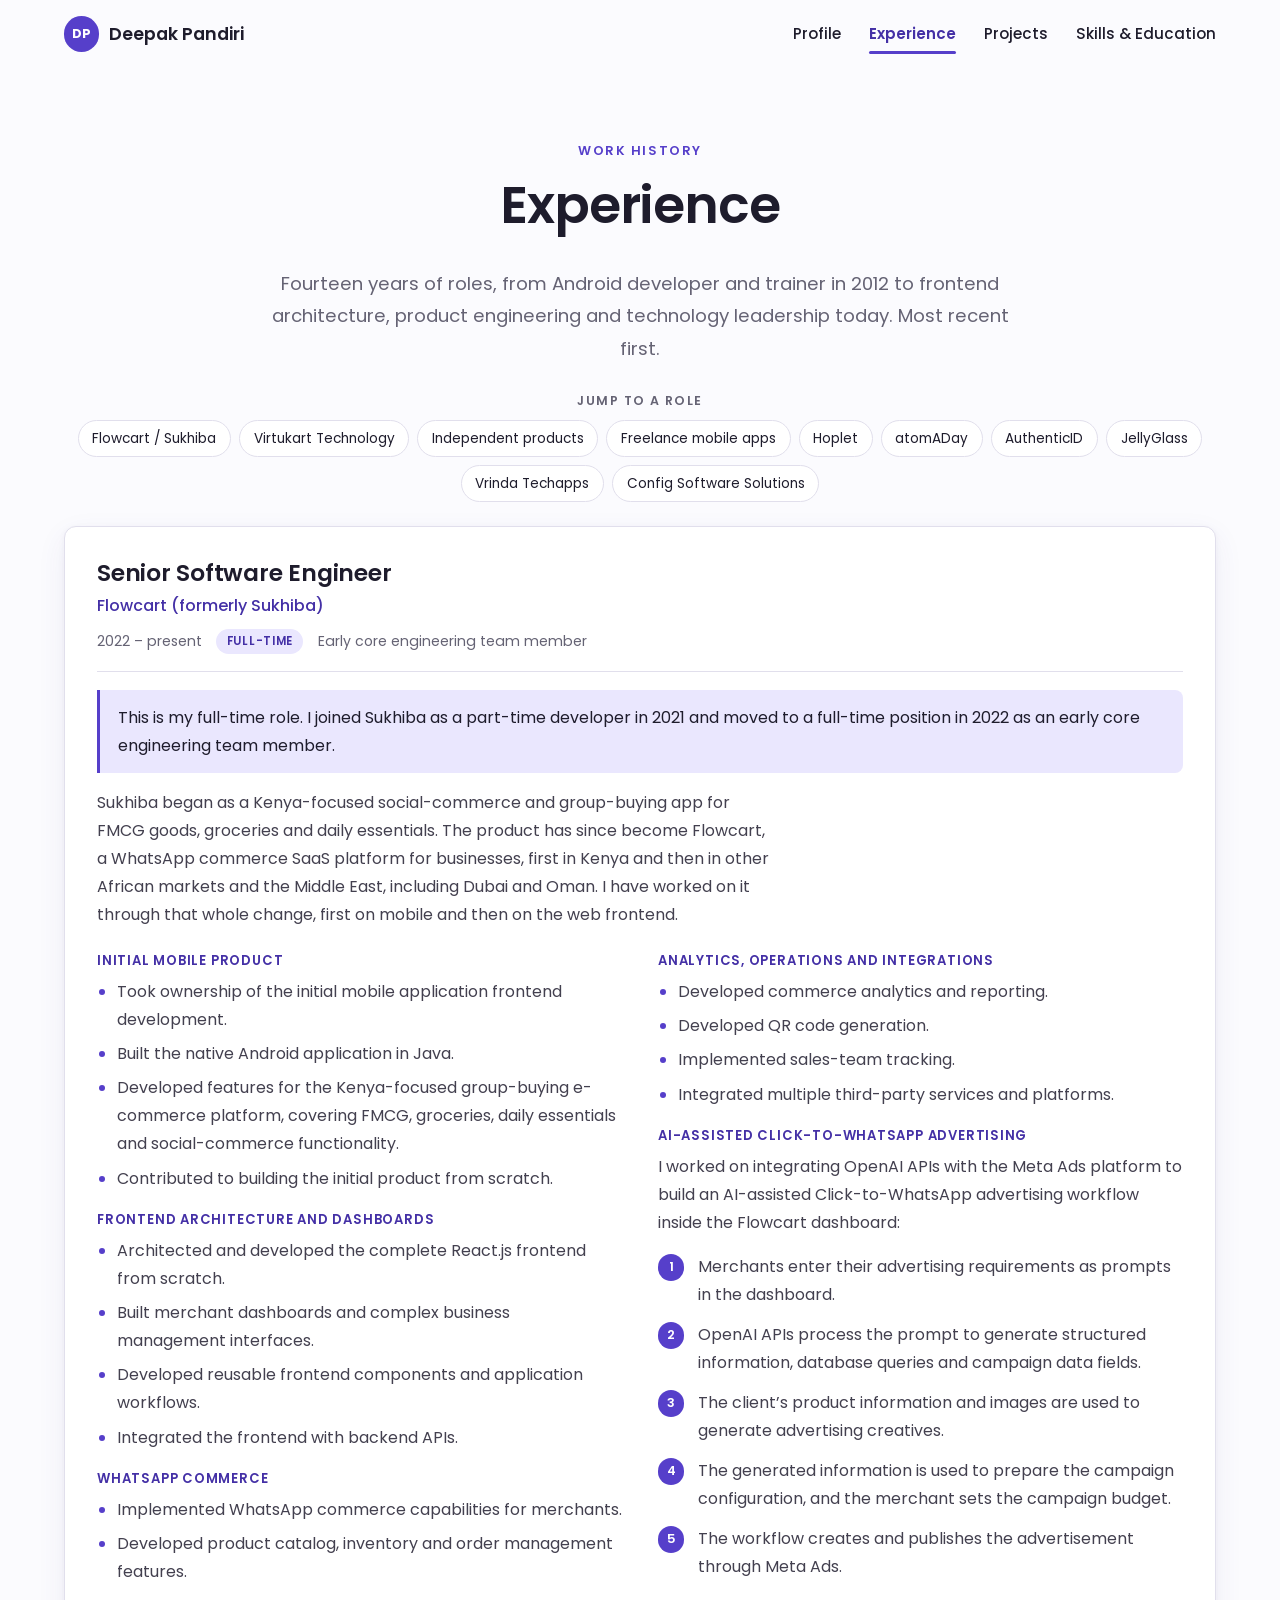
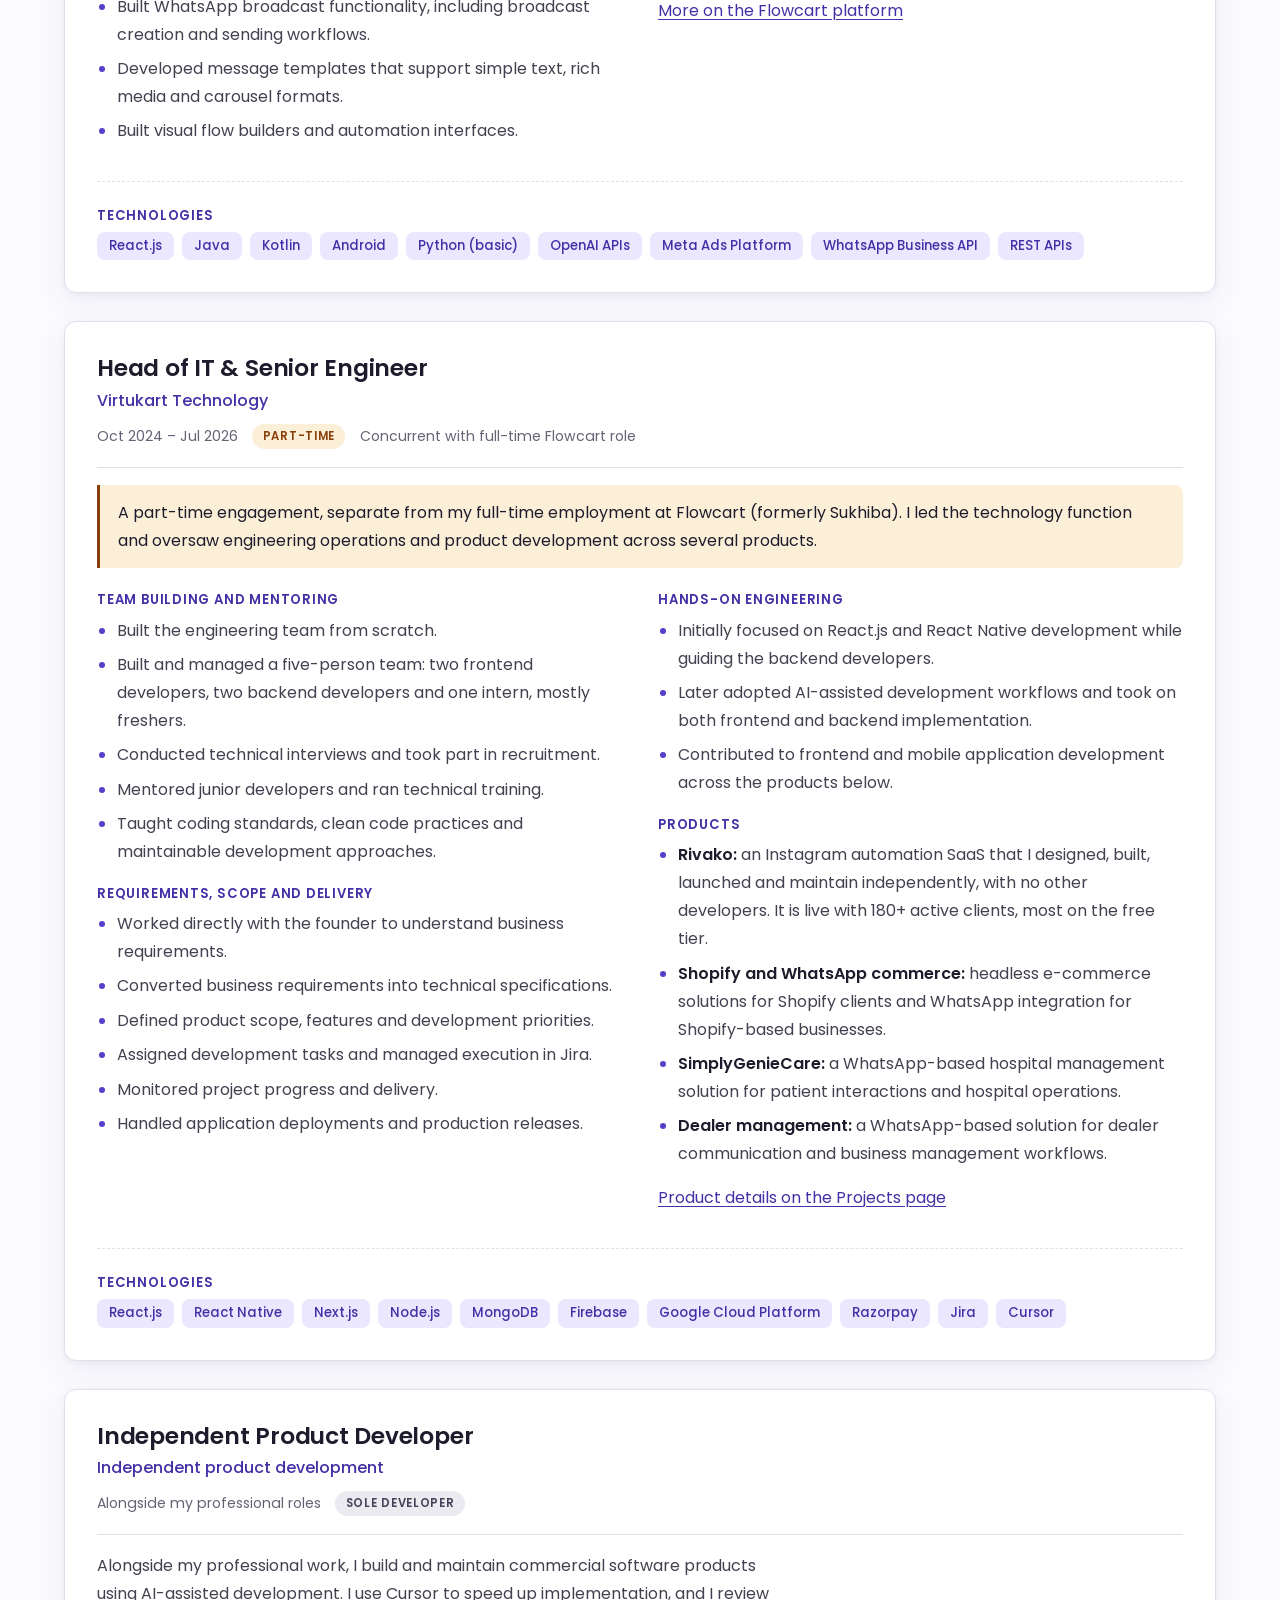
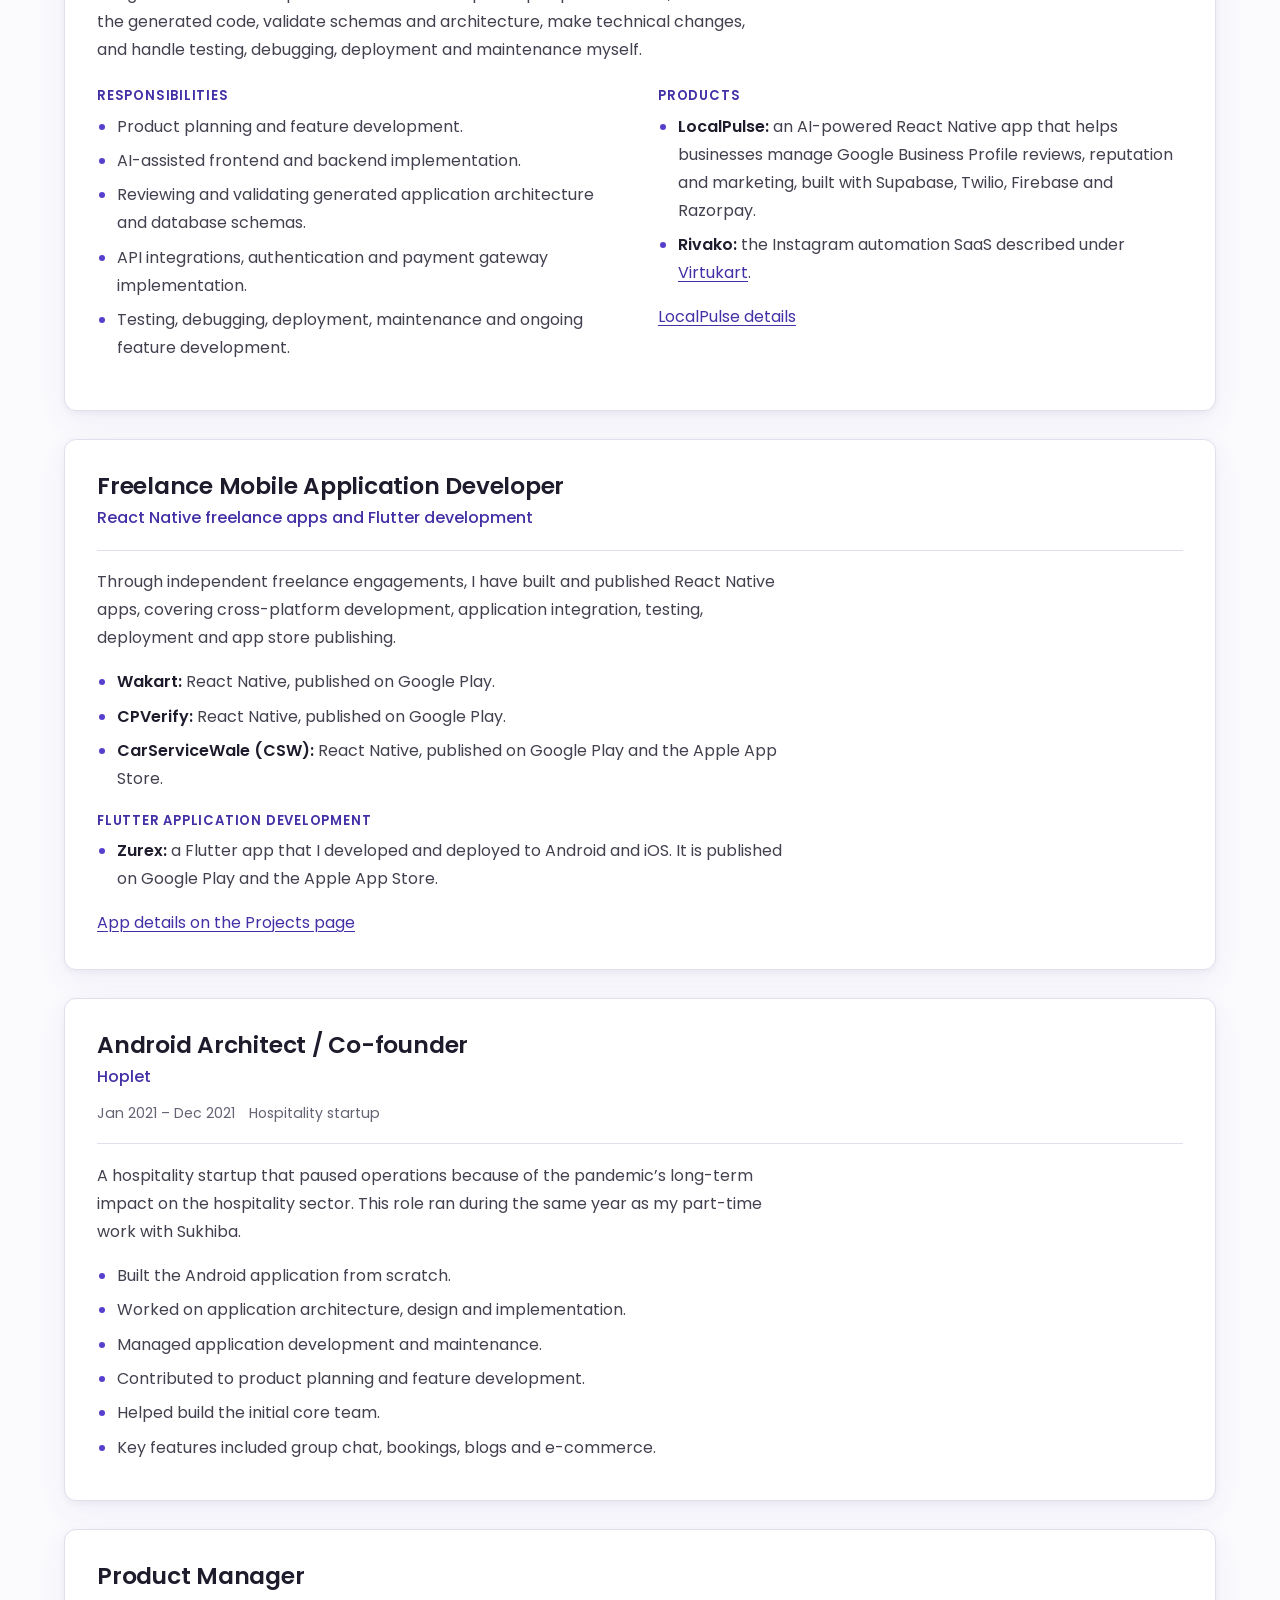
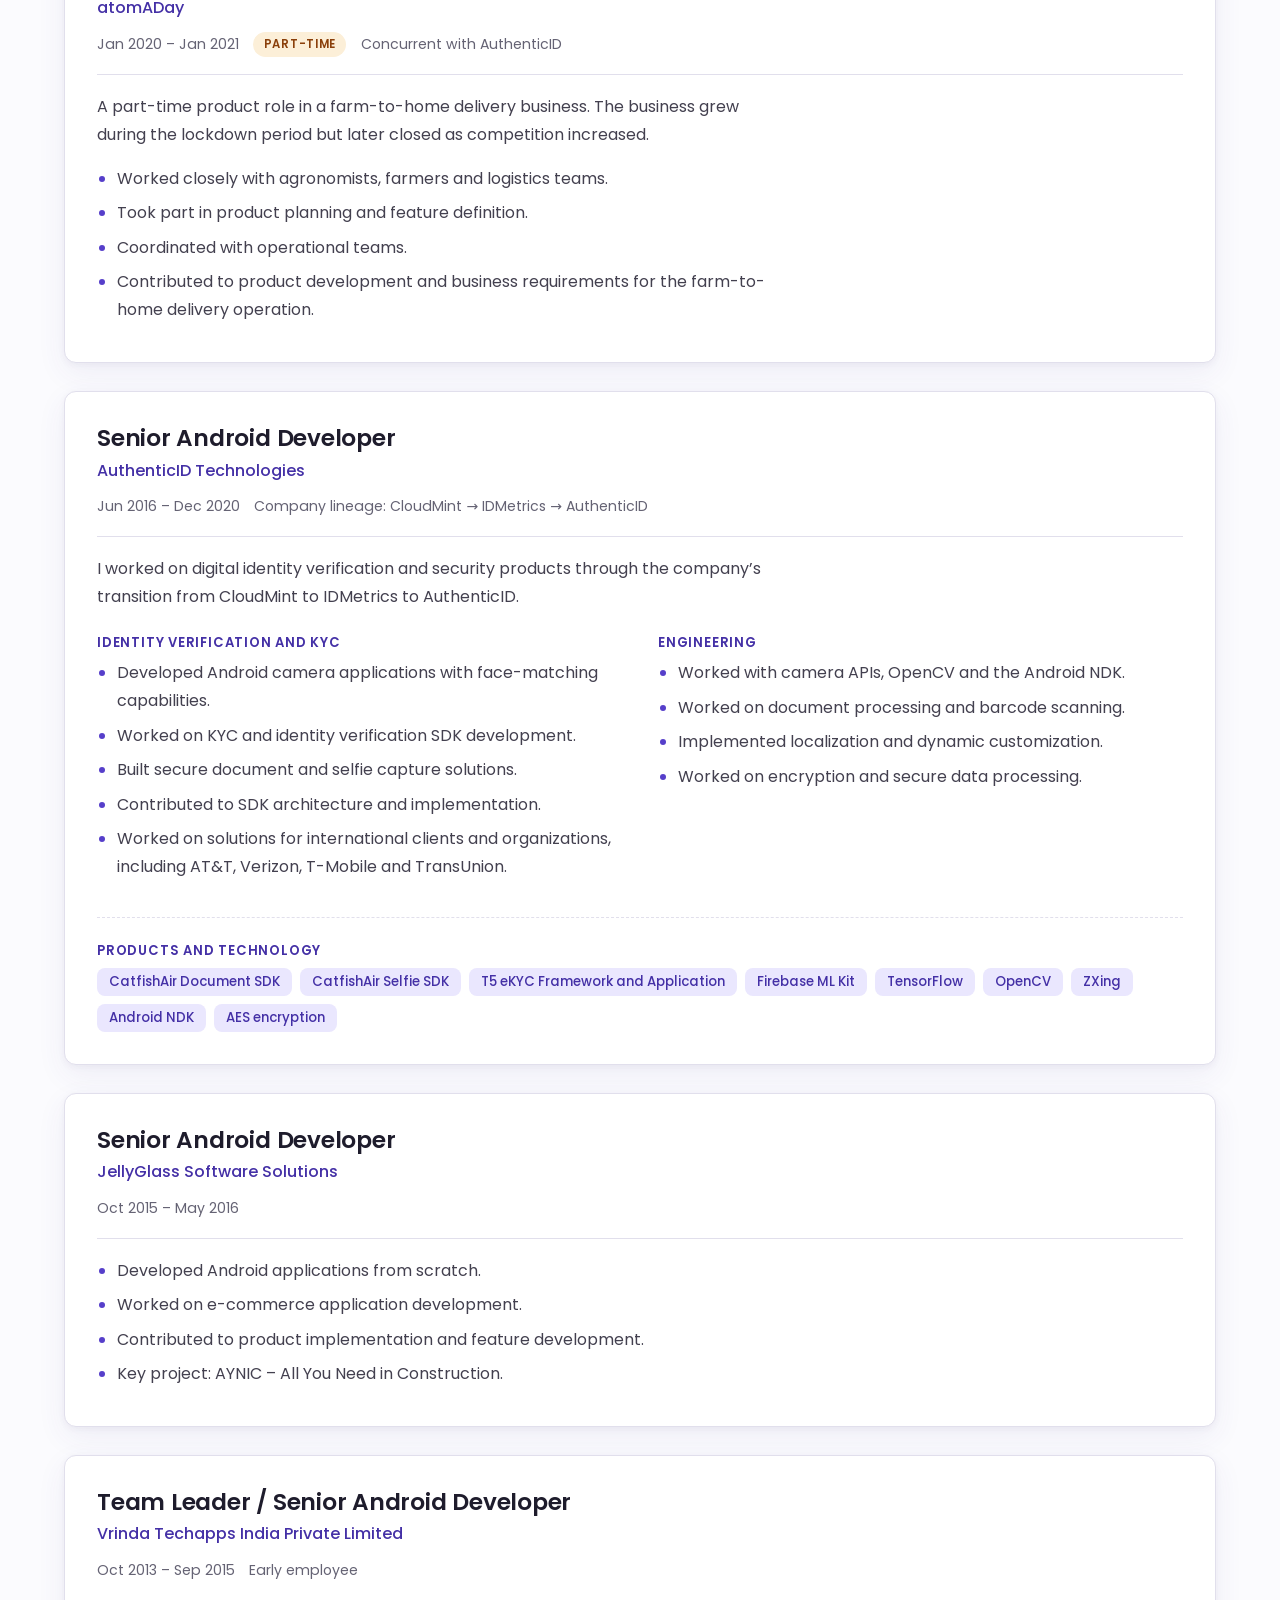
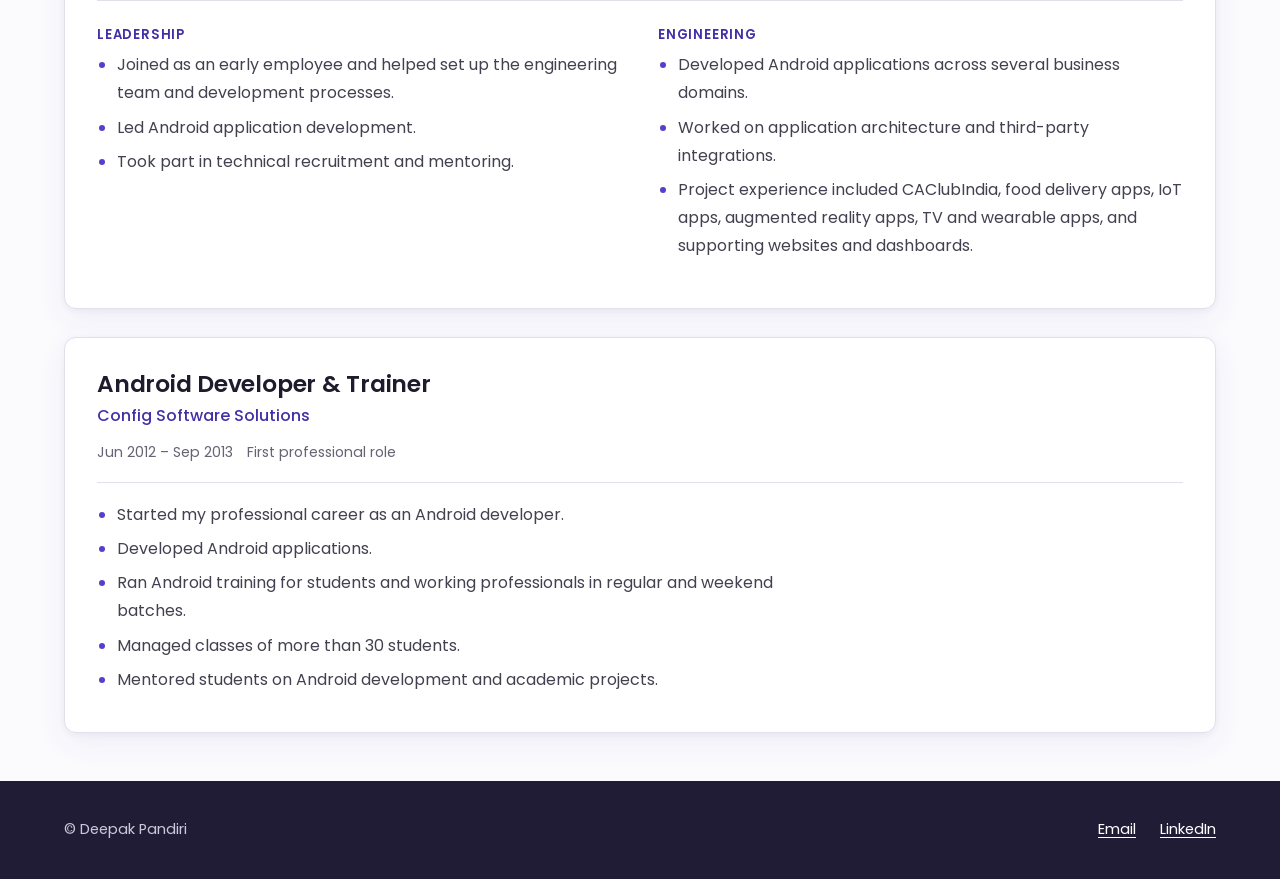
==== commit 81c8664e: "Update title to Senior Software Engineer and add Kotlin. Co-authored-by: Cursor <cursoragent@cursor." ====
--- a/experience.html
+++ b/experience.html
@@ -59,7 +59,7 @@
 
       <article class="card entry" id="flowcart" aria-labelledby="flowcart-title">
         <header>
-          <h2 id="flowcart-title">Senior Frontend Engineer / Mobile Application Developer</h2>
+          <h2 id="flowcart-title">Senior Software Engineer</h2>
           <p class="org">Flowcart (formerly Sukhiba)</p>
           <p class="meta"><span>2022 – present</span><span class="badge">Full-time</span><span>Early core engineering team member</span></p>
         </header>
@@ -120,6 +120,7 @@
           <ul class="tags" aria-label="Flowcart technologies">
             <li>React.js</li>
             <li>Java</li>
+            <li>Kotlin</li>
             <li>Android</li>
             <li>Python (basic)</li>
             <li>OpenAI APIs</li>
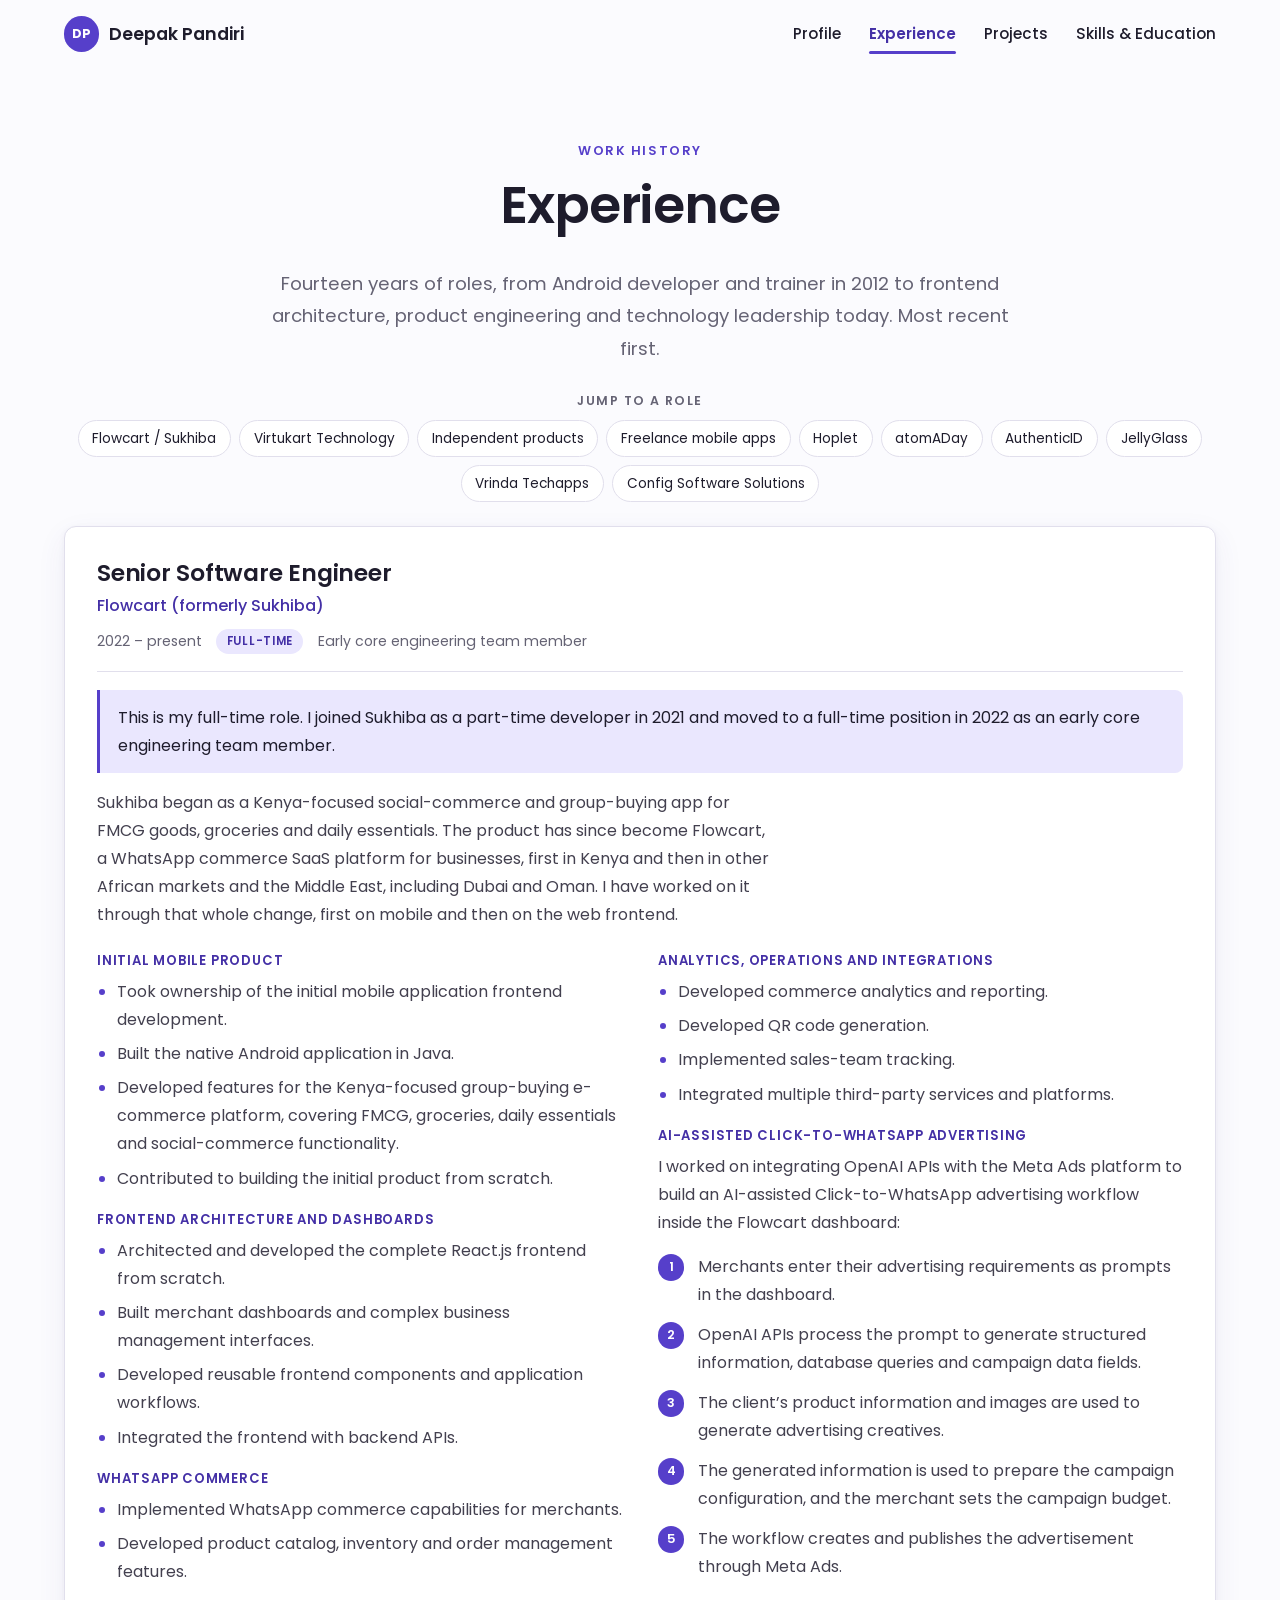
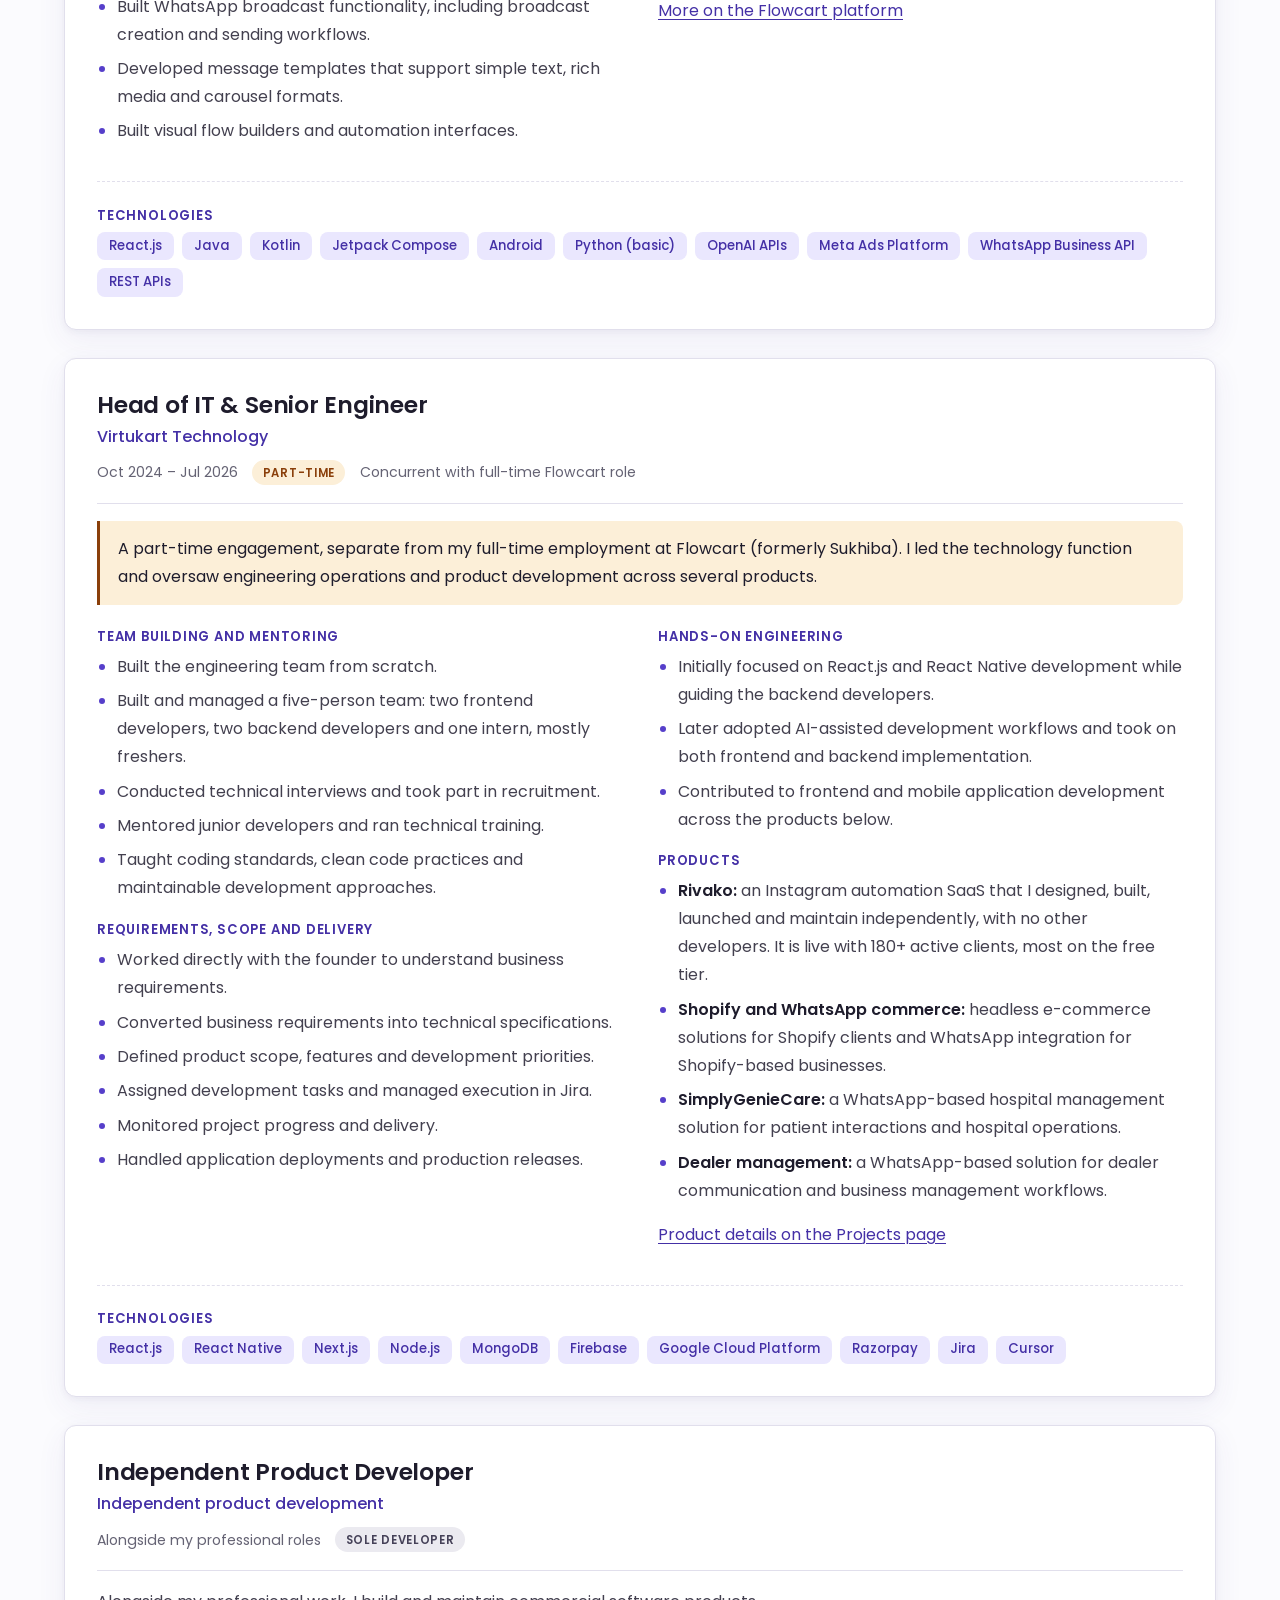
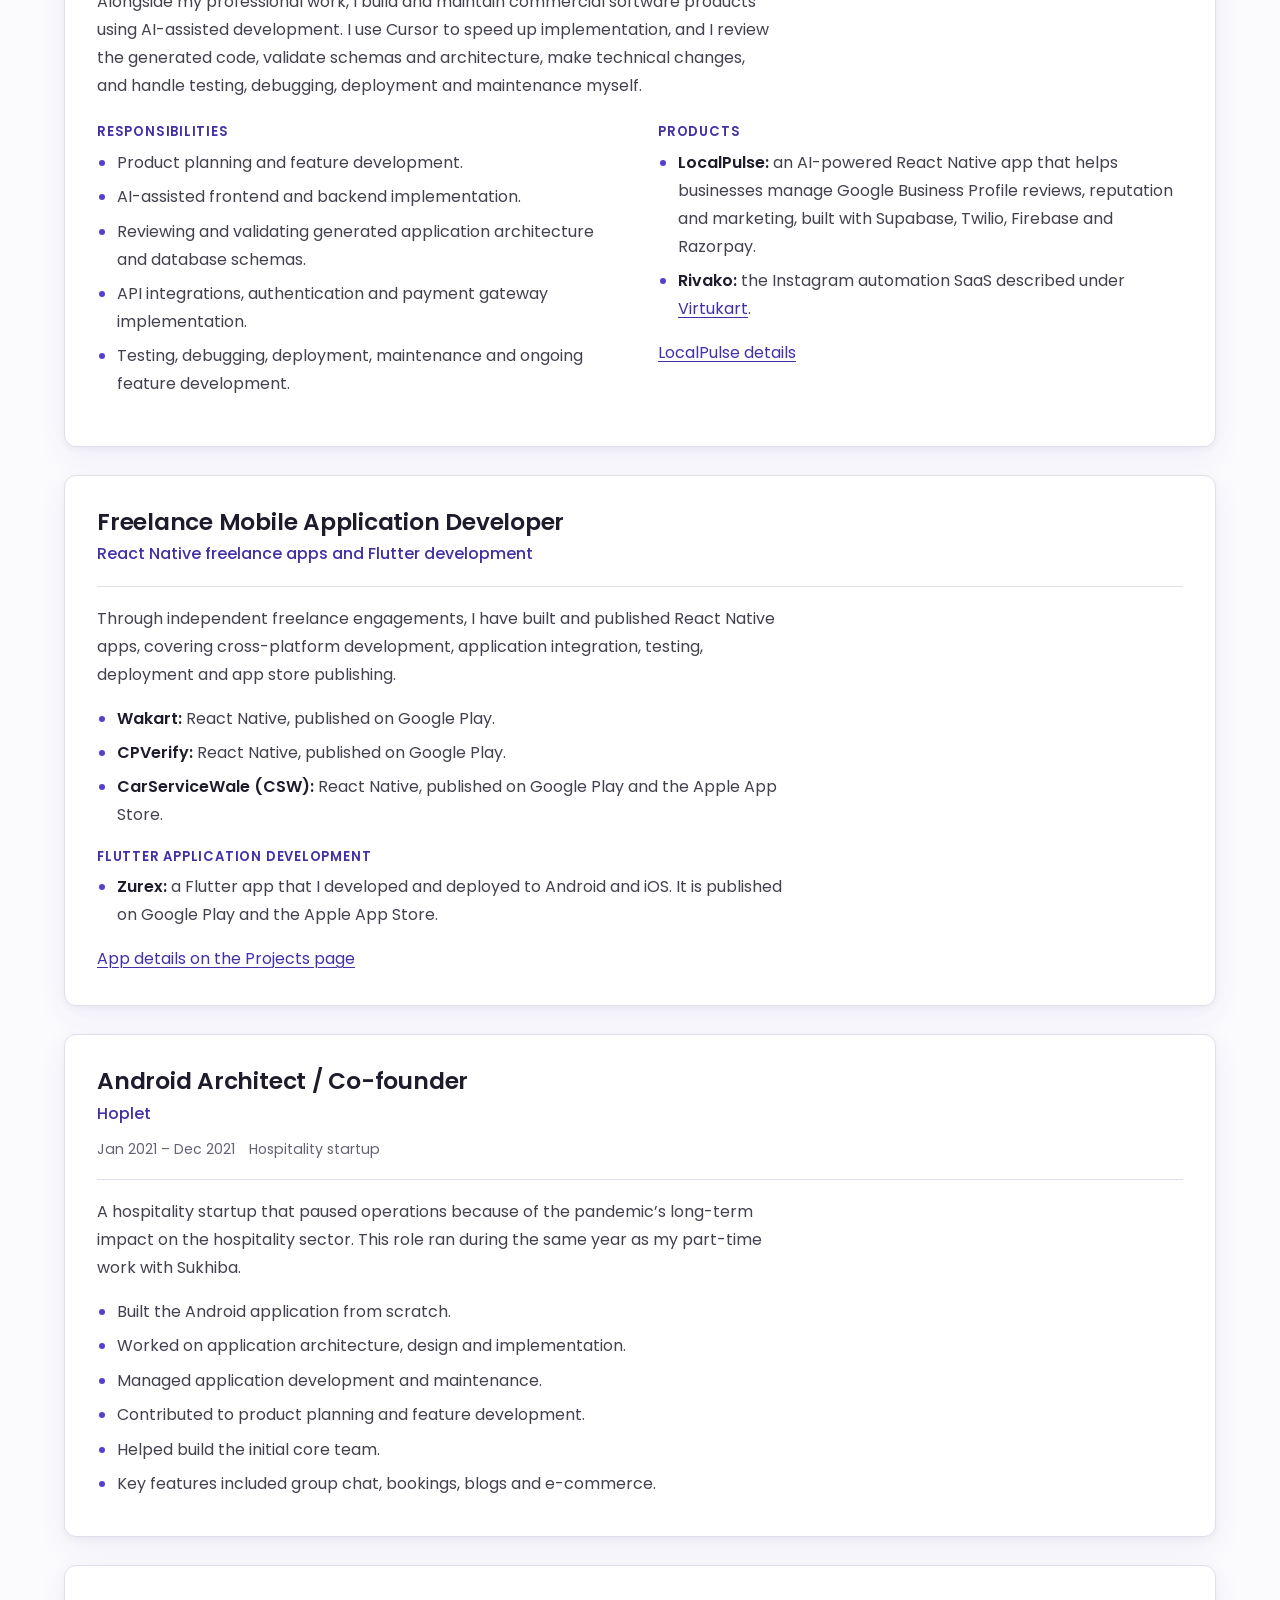
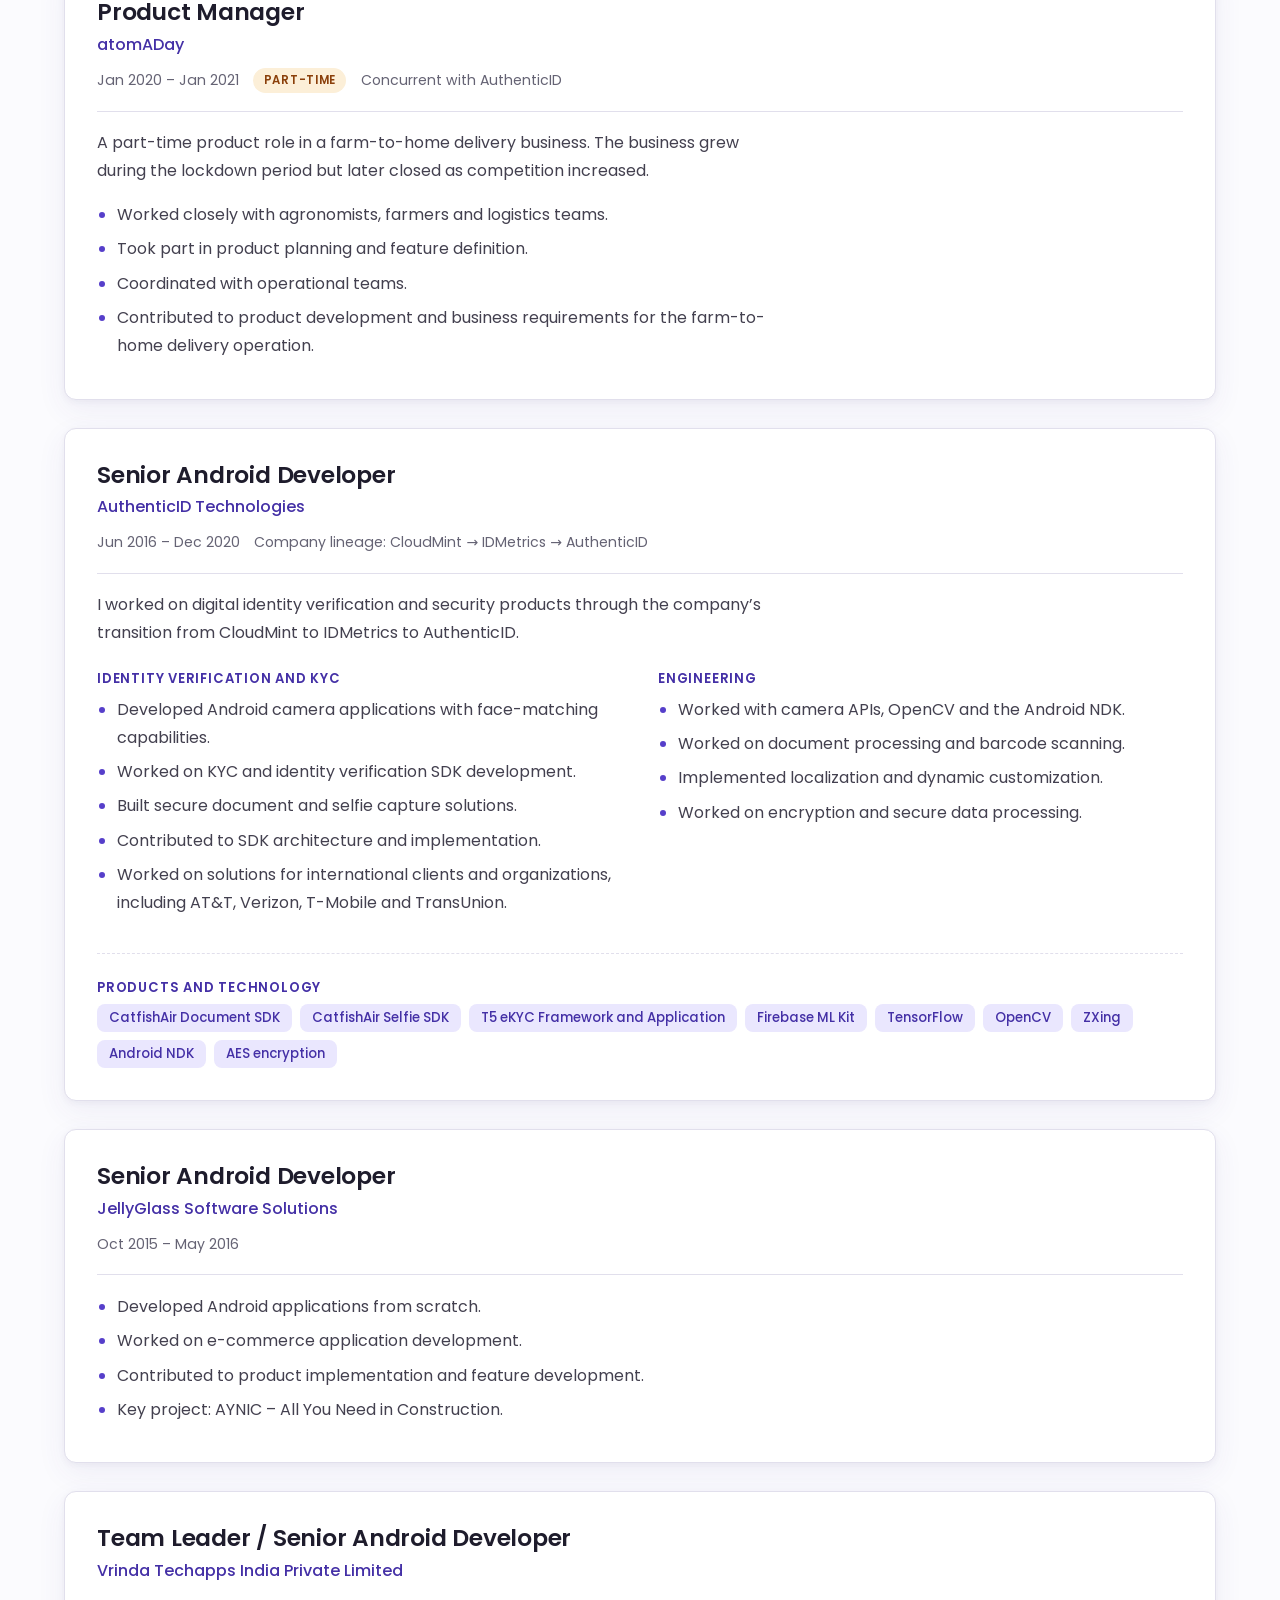
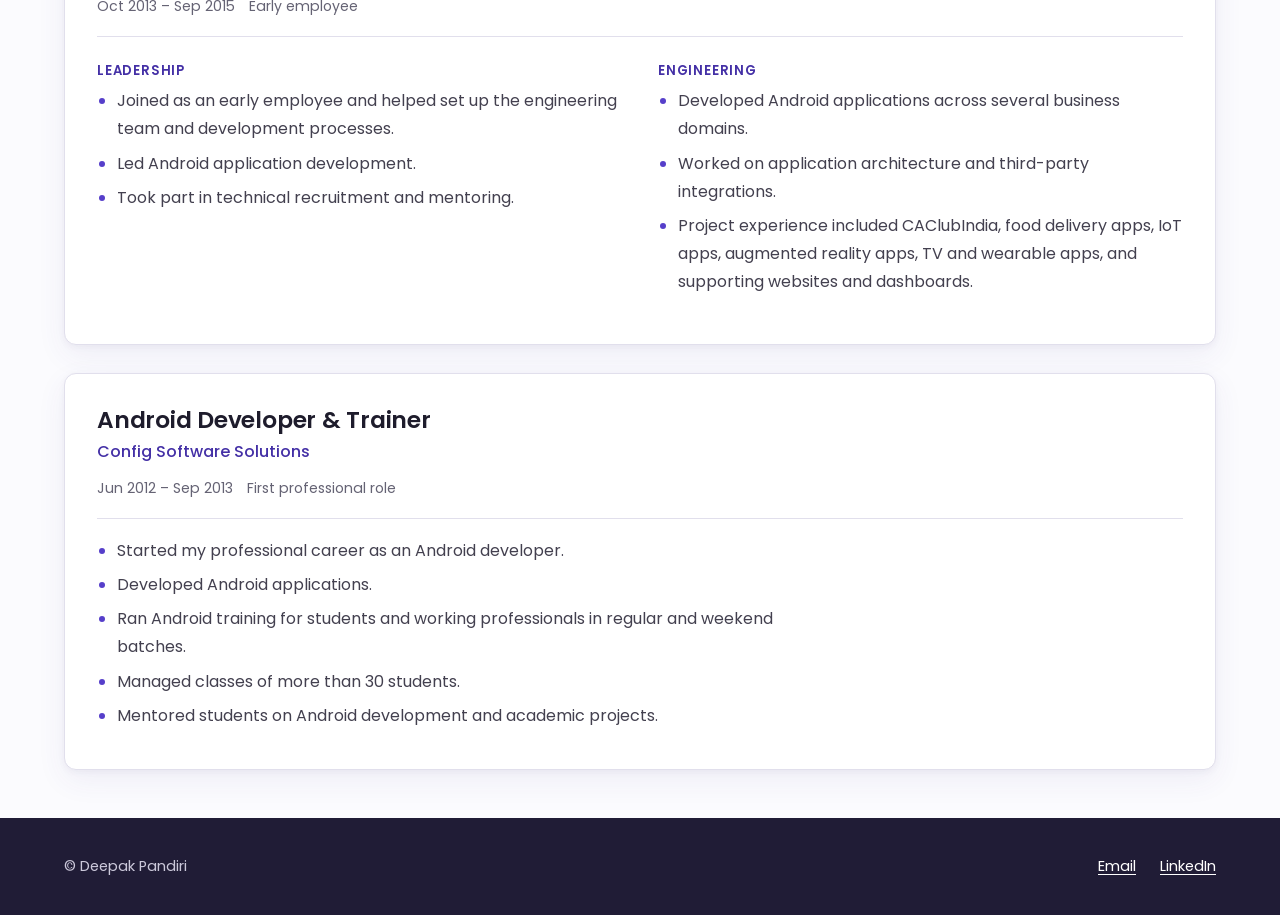
==== commit 54648a16: "jetpack compose" ====
--- a/experience.html
+++ b/experience.html
@@ -121,6 +121,7 @@
             <li>React.js</li>
             <li>Java</li>
             <li>Kotlin</li>
+            <li>Jetpack Compose</li>
             <li>Android</li>
             <li>Python (basic)</li>
             <li>OpenAI APIs</li>
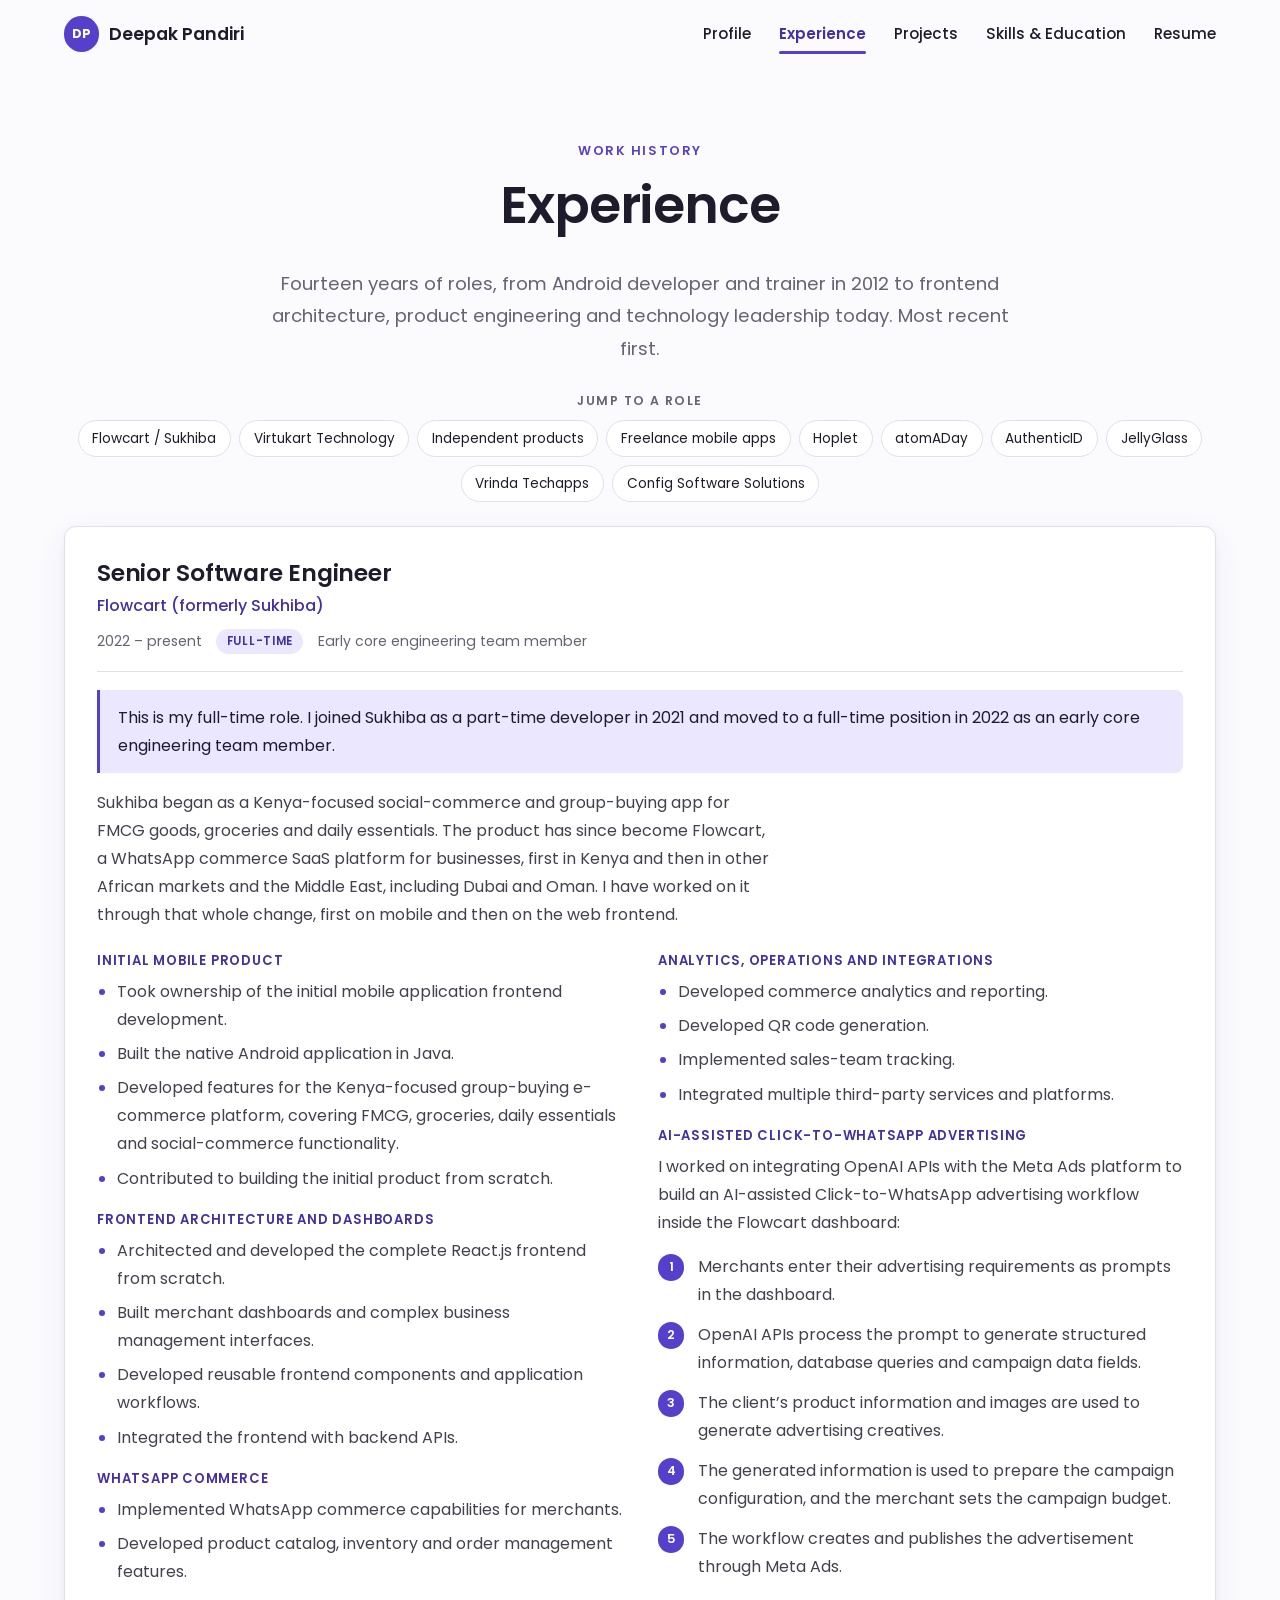
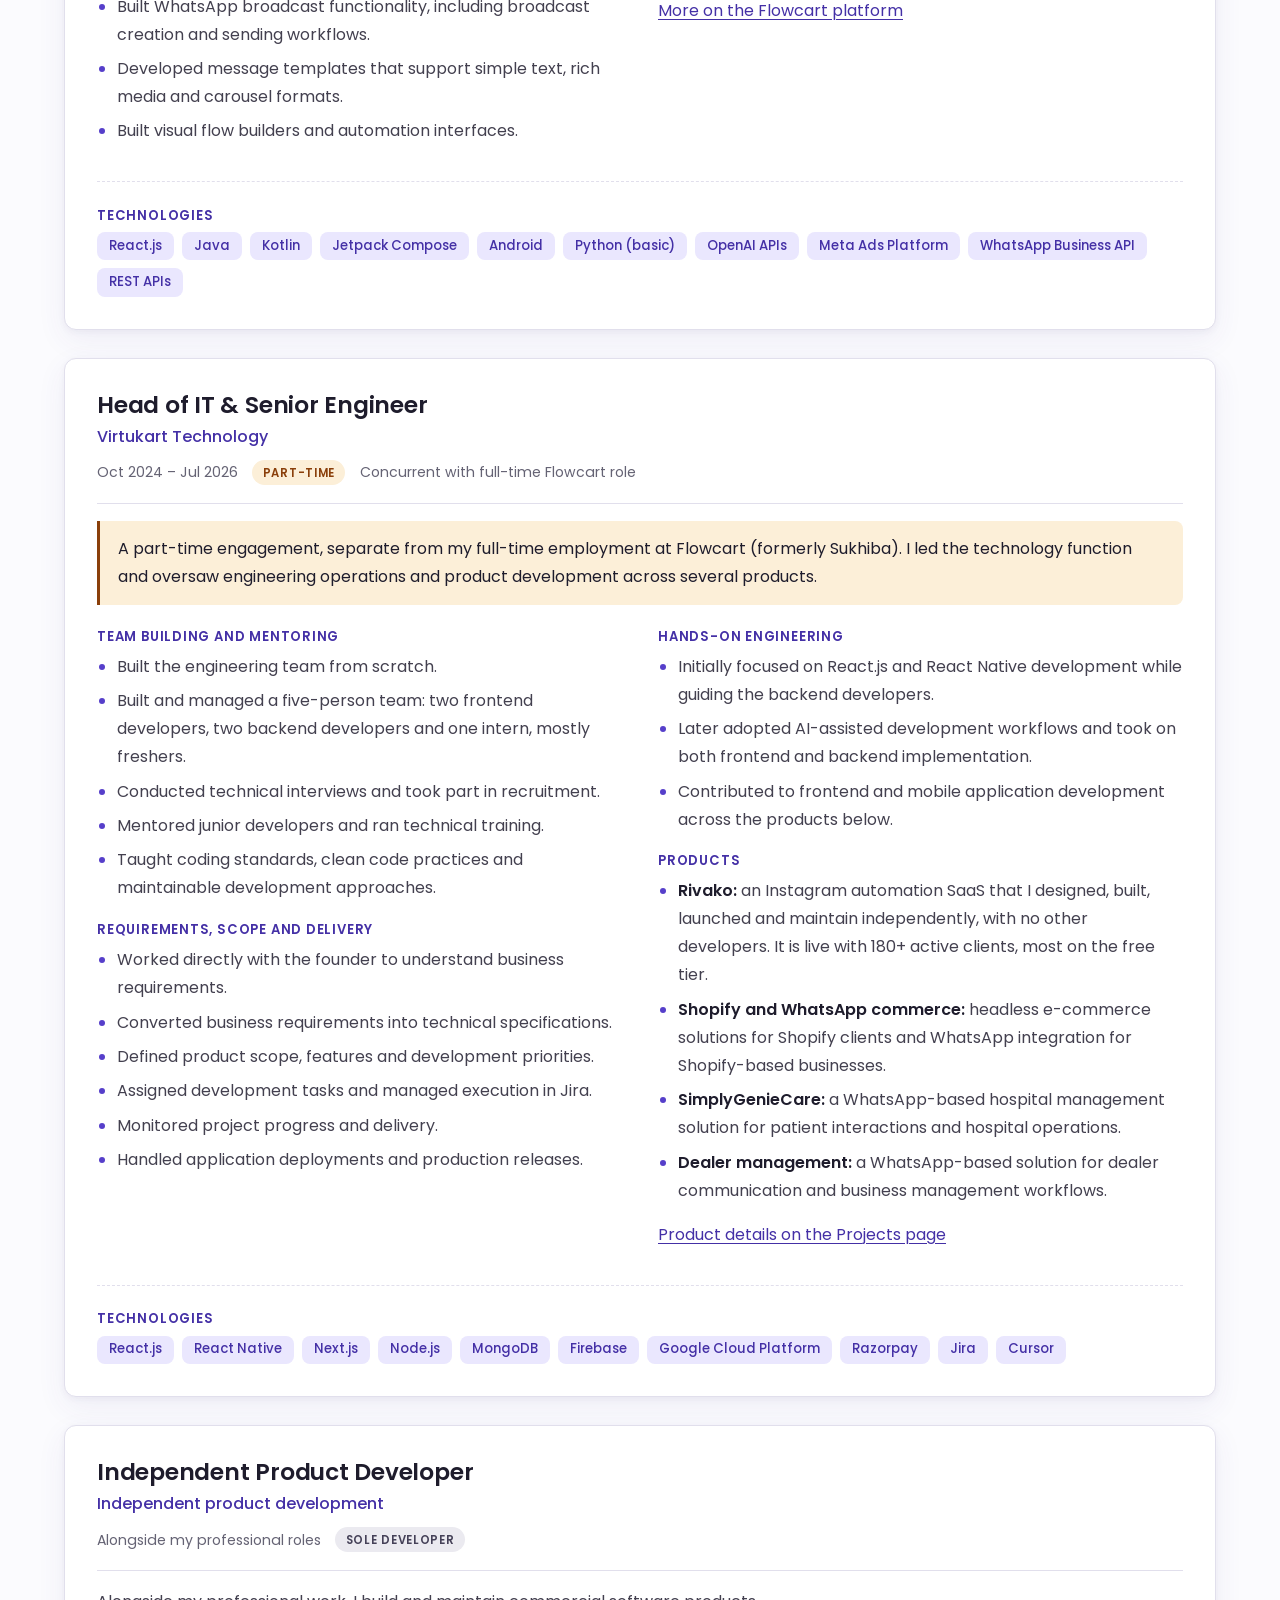
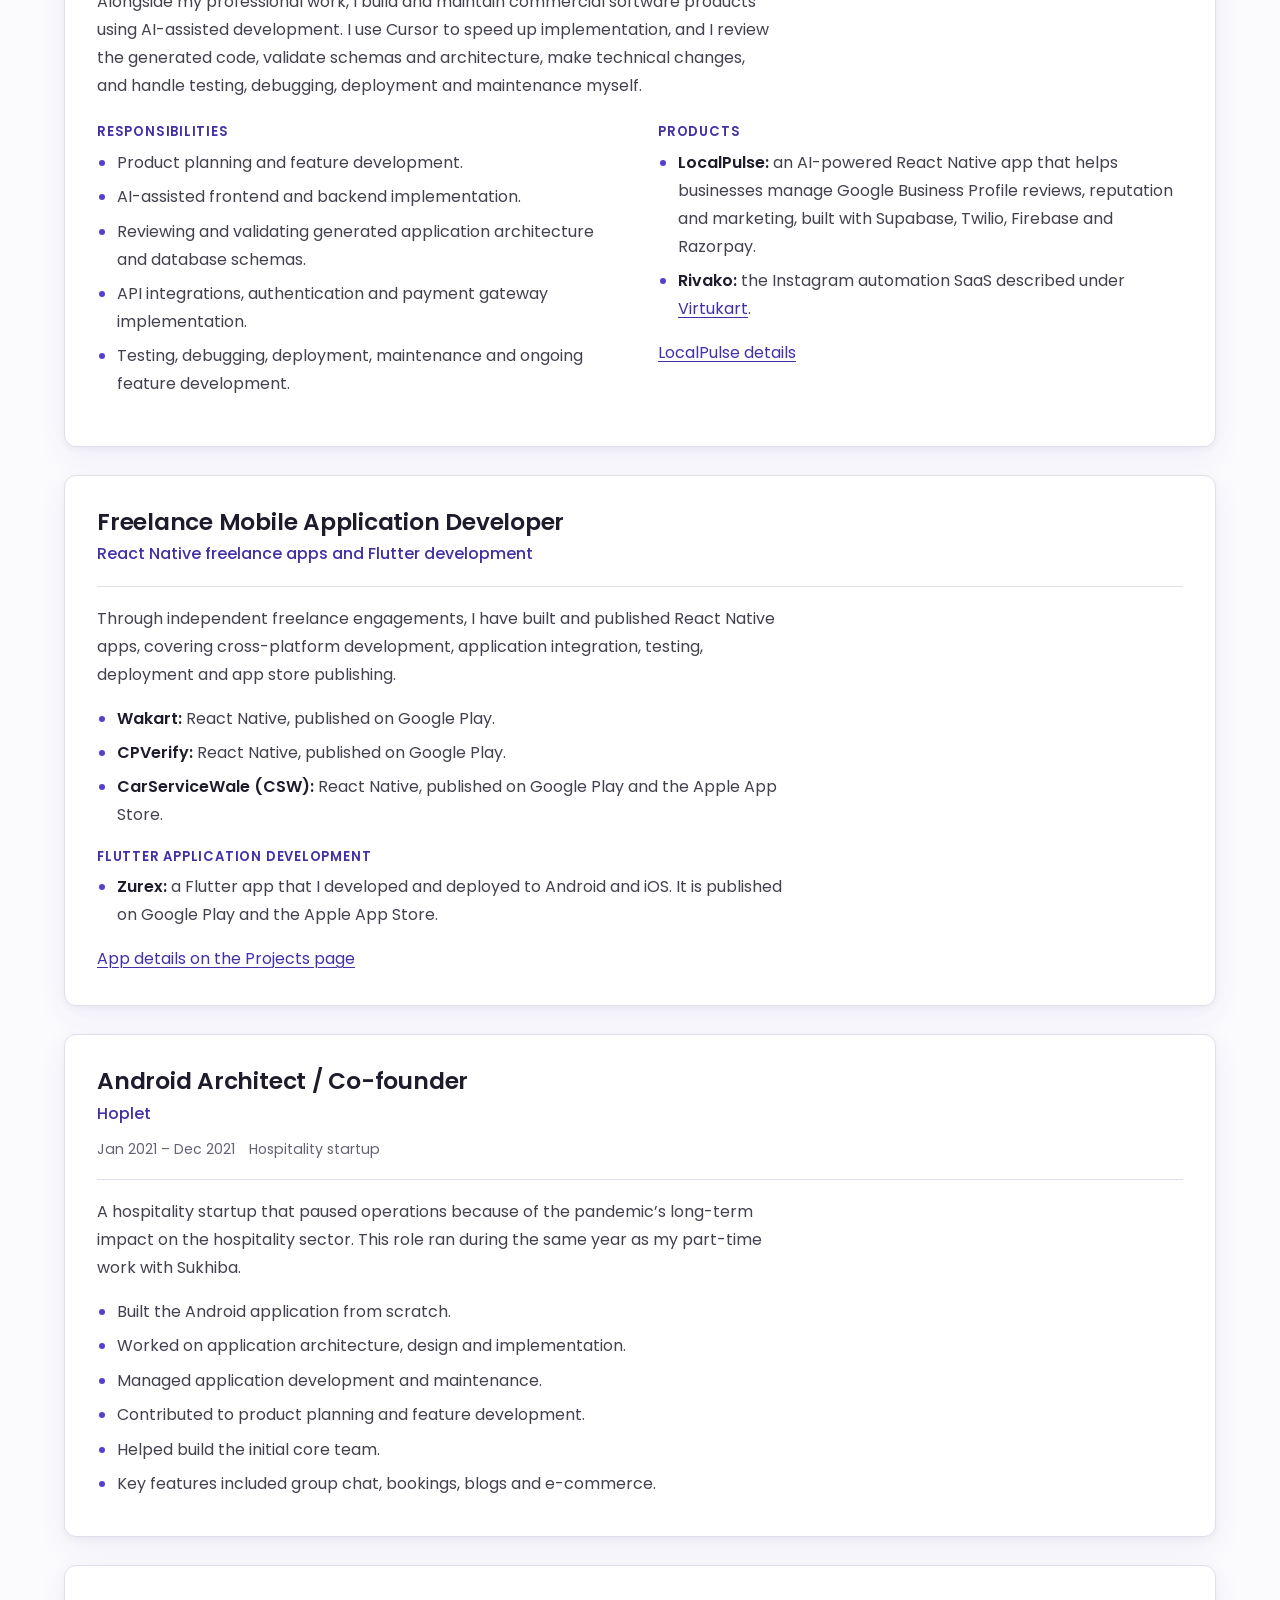
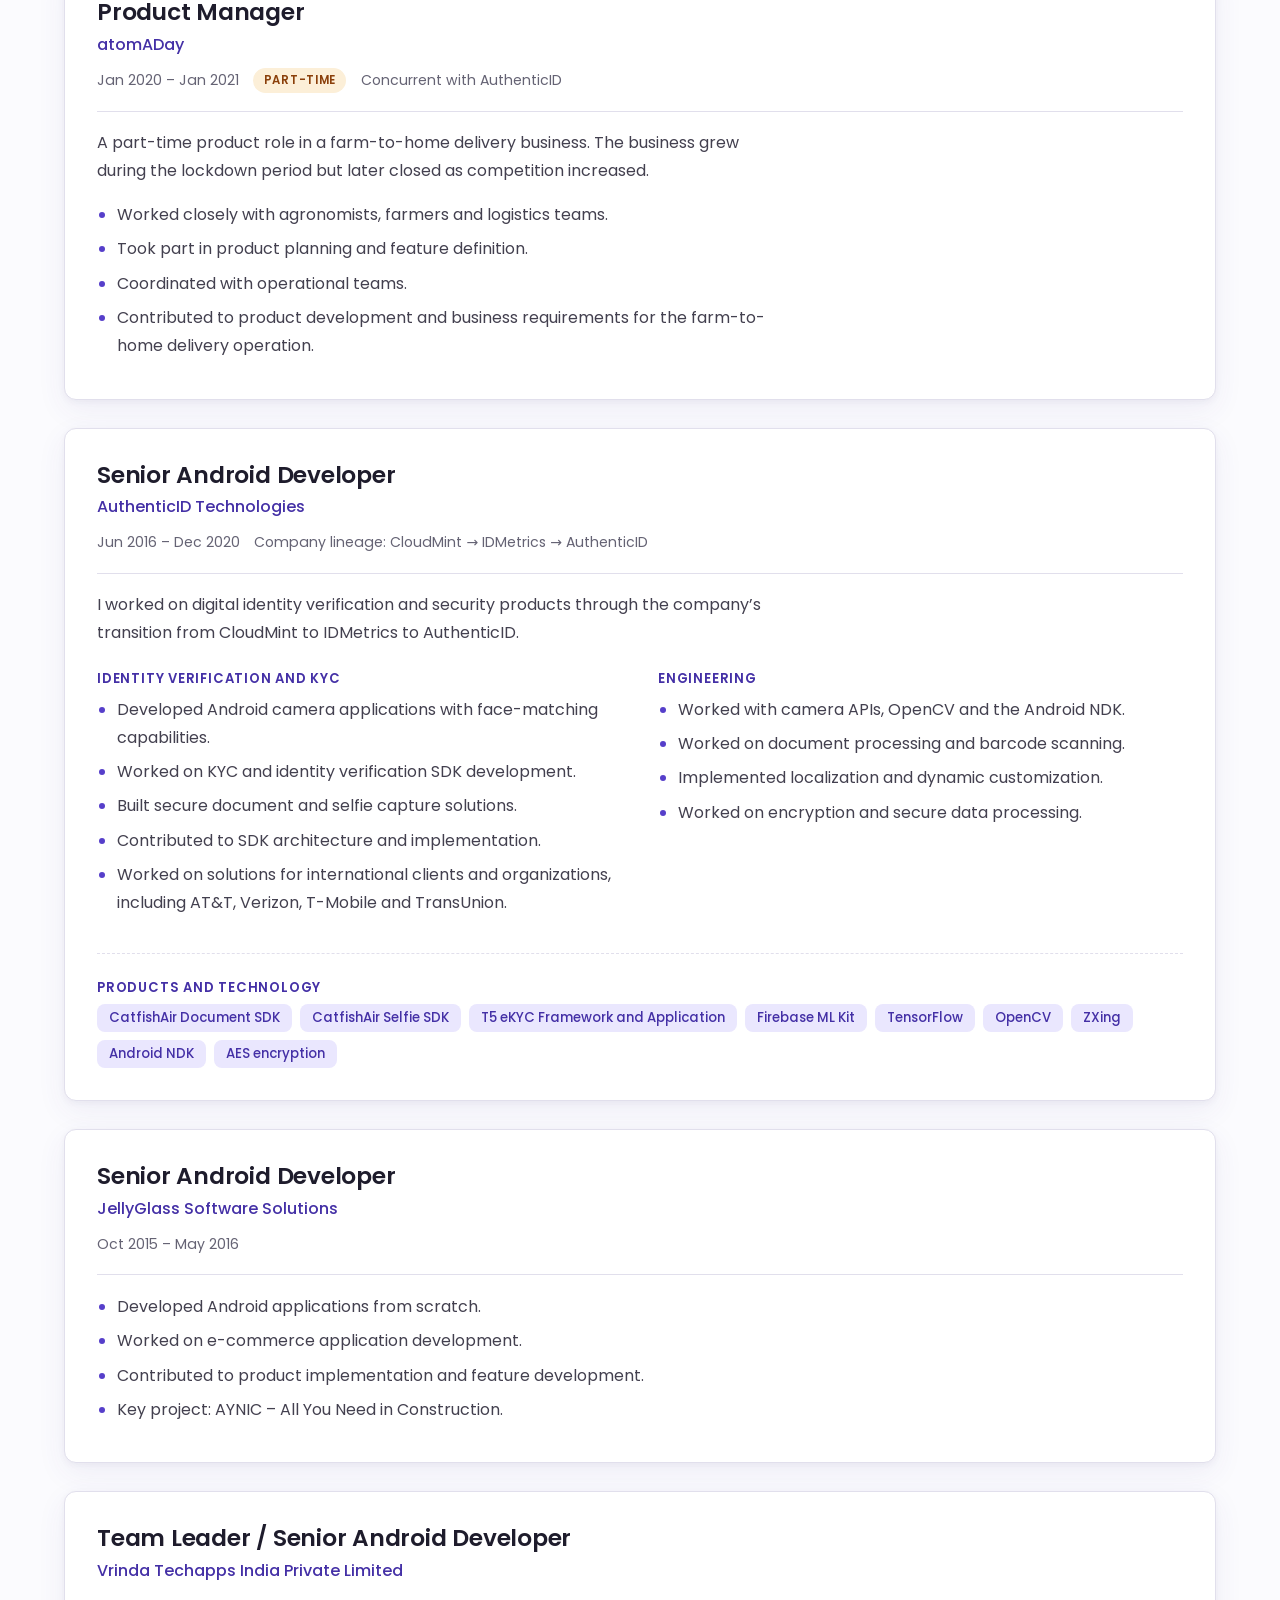
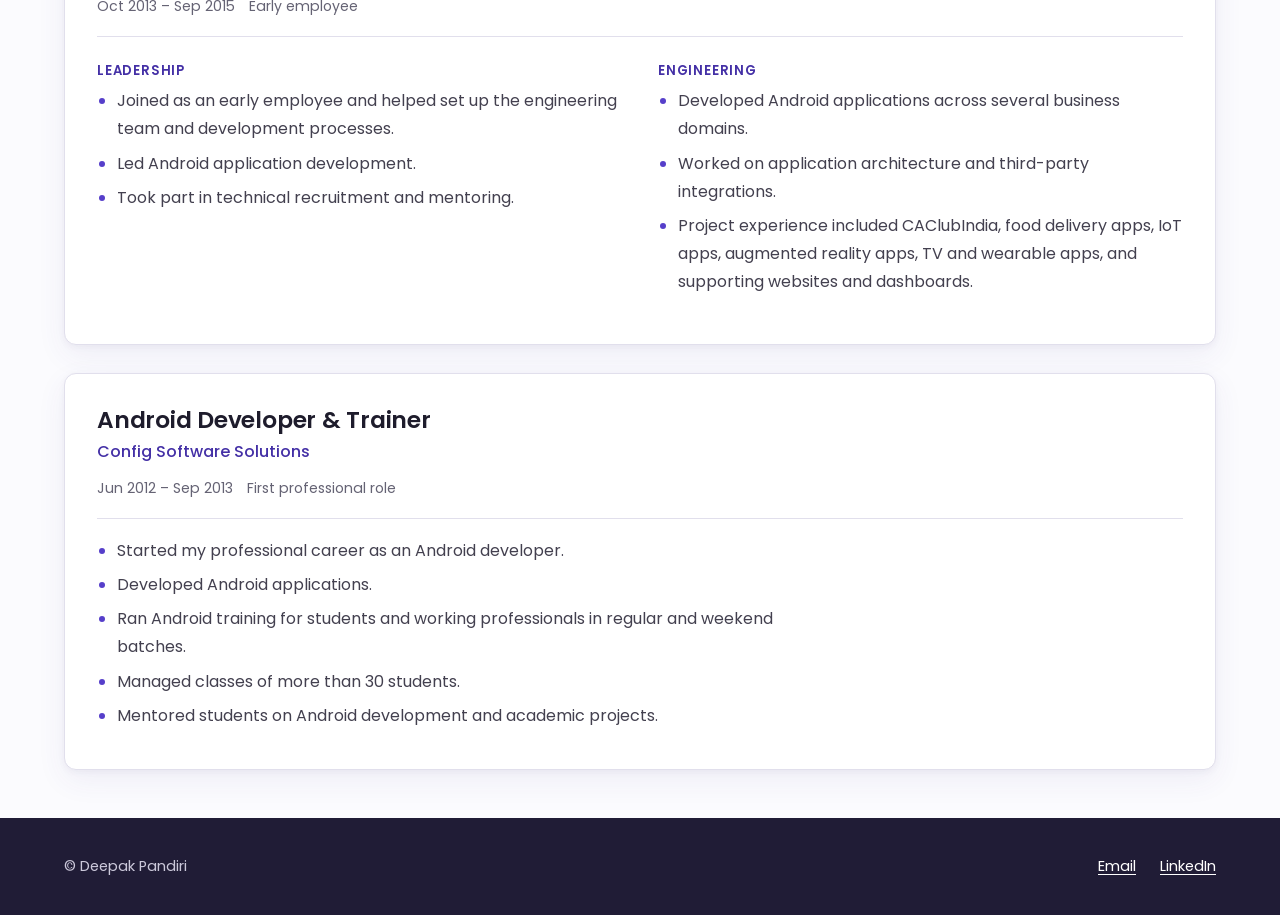
==== commit 64a2bc21: "resume" ====
--- a/experience.html
+++ b/experience.html
@@ -28,6 +28,7 @@
           <li><a href="experience.html" aria-current="page">Experience</a></li>
           <li><a href="projects.html">Projects</a></li>
           <li><a href="skills.html">Skills &amp; Education</a></li>
+          <li><a href="resume.html">Resume</a></li>
         </ul>
       </nav>
     </div>
--- a/styles.css
+++ b/styles.css
@@ -1231,17 +1231,275 @@
   }
 }
 
+/* Resume page */
+
+.page-resume {
+  background:
+    radial-gradient(ellipse 80% 50% at 50% -10%, hsl(var(--hue) 70% 94%), transparent 55%),
+    var(--bg);
+}
+
+.page-resume main {
+  padding-bottom: 3rem;
+}
+
+.resume-toolbar {
+  display: flex;
+  flex-wrap: wrap;
+  align-items: center;
+  justify-content: space-between;
+  gap: 1rem;
+  margin: 1.5rem auto 1.25rem;
+}
+
+.resume-toolbar-note {
+  margin: 0;
+  color: var(--muted);
+  font-size: 0.9rem;
+}
+
+.resume-toolbar-actions {
+  display: flex;
+  flex-wrap: wrap;
+  gap: 0.65rem;
+}
+
+.resume-sheet {
+  width: min(100% - 2.5rem, 52rem);
+  margin: 0 auto 2rem;
+  padding: clamp(1.75rem, 4vw, 2.75rem);
+  background: var(--surface);
+  border: 1px solid var(--border);
+  border-radius: calc(var(--radius) + 0.15rem);
+  box-shadow: var(--shadow);
+}
+
+.resume-masthead {
+  display: grid;
+  gap: 1.25rem;
+  padding-bottom: 1.35rem;
+  border-bottom: 2px solid var(--ink);
+}
+
+@media (min-width: 640px) {
+  .resume-masthead {
+    grid-template-columns: 1fr auto;
+    align-items: end;
+  }
+}
+
+.resume-masthead h1 {
+  margin: 0 0 0.2rem;
+  font-size: clamp(1.85rem, 4vw, 2.35rem);
+  letter-spacing: -0.03em;
+}
+
+.resume-title {
+  margin: 0;
+  color: var(--accent-strong);
+  font-size: 1.05rem;
+  font-weight: 600;
+}
+
+.resume-location {
+  margin: 0.35rem 0 0;
+  color: var(--muted);
+  font-size: 0.92rem;
+}
+
+.resume-contacts {
+  list-style: none;
+  margin: 0;
+  padding: 0;
+  display: grid;
+  gap: 0.25rem;
+  font-size: 0.88rem;
+}
+
+@media (min-width: 640px) {
+  .resume-contacts {
+    text-align: right;
+  }
+}
+
+.resume-contacts a {
+  color: var(--text);
+  text-decoration: none;
+}
+
+.resume-contacts a:hover {
+  color: var(--accent-strong);
+  text-decoration: underline;
+}
+
+.resume-block {
+  margin-top: 1.35rem;
+}
+
+.resume-block h2 {
+  margin: 0 0 0.7rem;
+  font-size: 0.72rem;
+  font-weight: 600;
+  letter-spacing: 0.14em;
+  text-transform: uppercase;
+  color: var(--accent);
+}
+
+.resume-block > p {
+  margin: 0;
+  max-width: 62ch;
+  line-height: 1.55;
+  color: var(--text);
+}
+
+.resume-skills {
+  margin: 0;
+  display: grid;
+  gap: 0.55rem 1.5rem;
+}
+
+@media (min-width: 560px) {
+  .resume-skills {
+    grid-template-columns: 5.5rem 1fr;
+  }
+
+  .resume-skills > div {
+    display: contents;
+  }
+}
+
+.resume-skills dt {
+  margin: 0;
+  color: var(--ink);
+  font-size: 0.82rem;
+  font-weight: 600;
+}
+
+.resume-skills dd {
+  margin: 0;
+  color: var(--text);
+  font-size: 0.9rem;
+  line-height: 1.45;
+}
+
+.resume-job {
+  padding: 0.85rem 0;
+  border-top: 1px solid var(--border);
+}
+
+.resume-job:first-of-type {
+  border-top: 0;
+  padding-top: 0;
+}
+
+.resume-job header {
+  display: grid;
+  gap: 0.1rem;
+  margin-bottom: 0.45rem;
+}
+
+@media (min-width: 640px) {
+  .resume-job header {
+    grid-template-columns: 1fr auto;
+    grid-template-areas:
+      "role dates"
+      "org dates";
+    align-items: baseline;
+  }
+
+  .resume-job h3 {
+    grid-area: role;
+  }
+
+  .resume-org {
+    grid-area: org;
+  }
+
+  .resume-dates {
+    grid-area: dates;
+    text-align: right;
+  }
+}
+
+.resume-job h3 {
+  margin: 0;
+  font-size: 1rem;
+  font-weight: 600;
+}
+
+.resume-org {
+  margin: 0;
+  color: var(--ink);
+  font-size: 0.92rem;
+  font-weight: 500;
+}
+
+.resume-org span {
+  color: var(--muted);
+  font-weight: 400;
+}
+
+.resume-dates {
+  margin: 0;
+  color: var(--muted);
+  font-size: 0.82rem;
+}
+
+.resume-job ul {
+  margin: 0.2rem 0 0;
+  padding-left: 1.1rem;
+}
+
+.resume-job li {
+  margin: 0.2rem 0;
+  line-height: 1.45;
+  color: var(--text);
+  font-size: 0.9rem;
+}
+
+.resume-job-compact {
+  padding: 0.55rem 0;
+}
+
+.resume-one-liner {
+  margin: 0.15rem 0 0;
+  color: var(--text);
+  font-size: 0.9rem;
+  line-height: 1.45;
+}
+
+.resume-education p {
+  margin: 0;
+  font-size: 0.95rem;
+}
+
 @media print {
   .site-header,
   .skip-link,
   .jump-nav,
   .actions,
-  .scroll-up {
-    display: none;
-  }
-
-  body {
+  .scroll-up,
+  .resume-toolbar,
+  .resume-footer {
+    display: none !important;
+  }
+
+  body,
+  .page-resume {
     background: #fff;
+  }
+
+  .page-resume main {
+    padding: 0;
+  }
+
+  .resume-sheet {
+    width: 100%;
+    margin: 0;
+    padding: 0;
+    border: 0;
+    border-radius: 0;
+    box-shadow: none;
   }
 
   .card {
@@ -1249,8 +1507,17 @@
     break-inside: avoid;
   }
 
+  .resume-job {
+    break-inside: avoid;
+  }
+
   .reveal-ready .reveal:not(.is-visible) {
     opacity: 1;
     transform: none;
   }
-}
+
+  a {
+    color: inherit;
+    text-decoration: none;
+  }
+}
